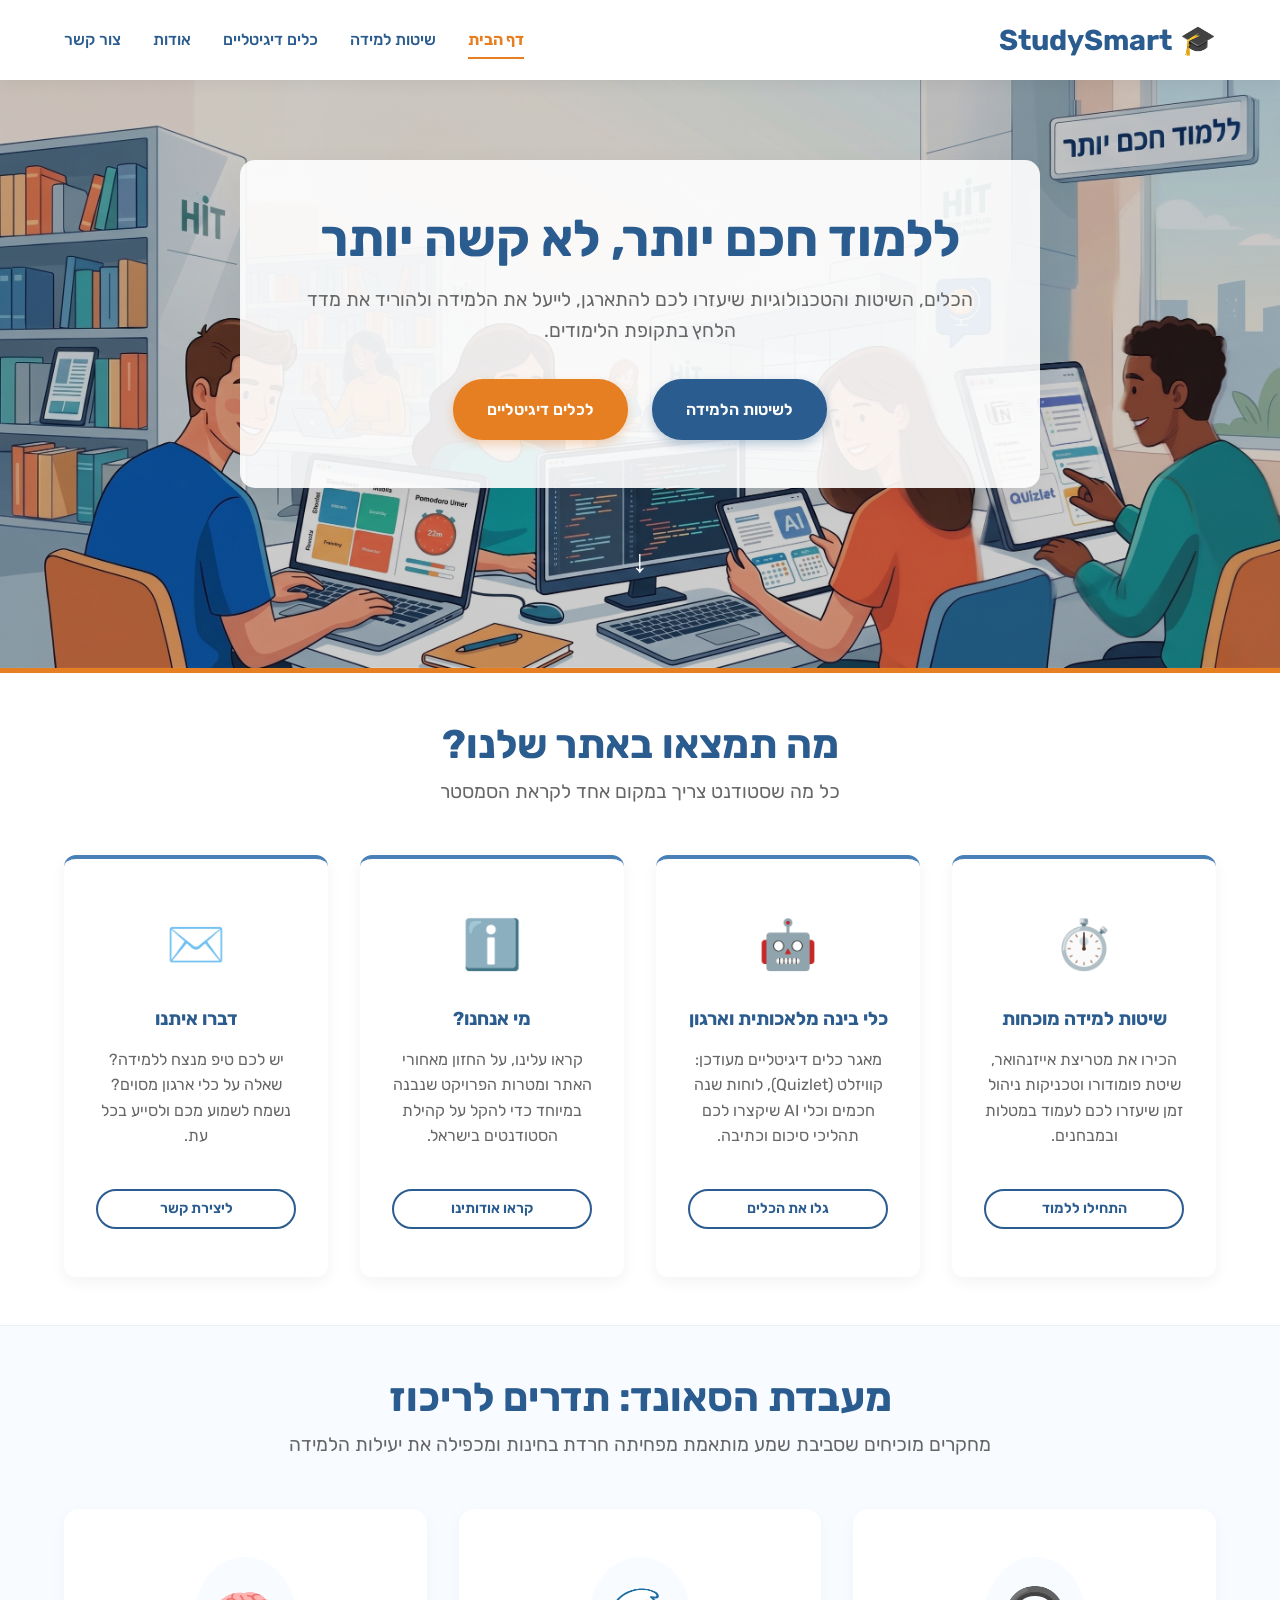
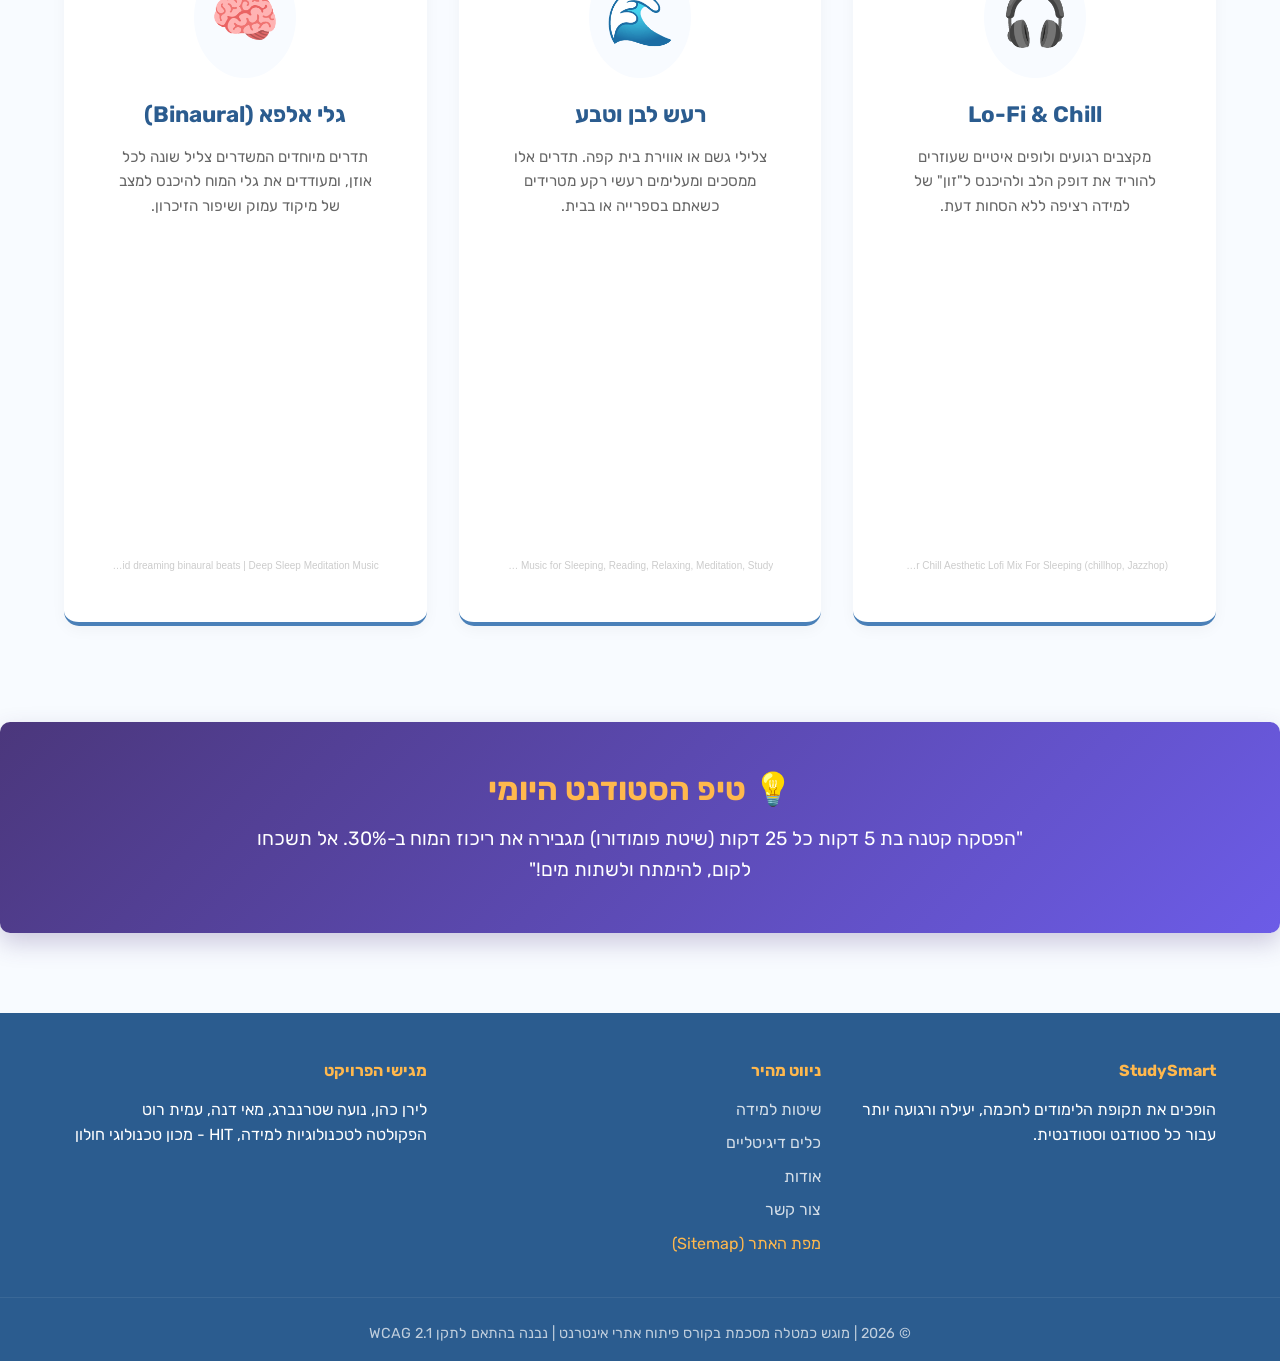
==== index.html @ d25eec4e "commit1 commit1" ====
﻿<!DOCTYPE html>
<html lang="he" dir="rtl">
<head>
    <meta charset="UTF-8">
    <meta name="viewport" content="width=device-width, initial-scale=1.0">
    <meta name="description" content="StudySmart - האתר המוביל לסטודנטים לניהול זמן יעיל, שיטות למידה וכלים דיגיטליים שיעזרו לכם להפחית לחץ בתקופת המבחנים.">
    <meta name="keywords" content="סטודנטים, למידה, ניהול זמן, פומודורו, כלי AI, הפחתת לחץ, מוזיקה לריכוז">

    <title>StudySmart | דף הבית</title>
    <link rel="icon" type="image/x-icon" href="img/favicon.ico">

    <link rel="preconnect" href="https://fonts.googleapis.com">
    <link rel="preconnect" href="https://fonts.gstatic.com" crossorigin>
    <link href="https://fonts.googleapis.com/css2?family=Rubik:wght@300;400;500;600;700&display=swap" rel="stylesheet">

    <link rel="stylesheet" href="styles/style.css">
</head>
<body>

<div class="custom-cursor" id="customCursor" aria-hidden="true"></div>

<a href="#main-content" class="skip-to-main">דלג לתוכן המרכזי</a>

<header class="header">
    <div class="container navbar">
        <h1 class="logo-container">
            <a href="index.html" class="logo" aria-label="חזרה לדף הבית של StudySmart">
                <span class="logo-icon" aria-hidden="true">🎓</span>
                <span>StudySmart</span>
            </a>
        </h1>

        <button class="hamburger" id="hamburger" aria-label="פתיחת תפריט ניווט" aria-expanded="false" aria-controls="navMenu">
            <span aria-hidden="true"></span>
            <span aria-hidden="true"></span>
            <span aria-hidden="true"></span>
        </button>

        <nav id="navMenu" aria-label="תפריט ניווט ראשי">
            <ul class="nav-menu">
                <li><a href="index.html" class="nav-link active" aria-current="page">דף הבית</a></li>
                <li><a href="methods.html" class="nav-link">שיטות למידה</a></li>
                <li><a href="tools.html" class="nav-link">כלים דיגיטליים</a></li>
                <li><a href="about.html" class="nav-link">אודות</a></li>
                <li><a href="contactUs.html" class="nav-link">צור קשר</a></li>
            </ul>
        </nav>
    </div>
</header>

<main id="main-content">

    <section class="hero" aria-labelledby="hero-heading">
        <div class="container hero-content">
            <h2 id="hero-heading" class="hero-title">ללמוד חכם יותר, לא קשה יותר</h2>
            <p class="hero-subtitle">הכלים, השיטות והטכנולוגיות שיעזרו לכם להתארגן, לייעל את הלמידה ולהוריד את מדד הלחץ בתקופת הלימודים.</p>
            <div class="hero-buttons">
                <a href="methods.html" class="btn btn-primary">לשיטות הלמידה</a>
                <a href="tools.html" class="btn btn-secondary">לכלים דיגיטליים</a>
            </div>
        </div>
        <a href="#explore-pages" class="scroll-indicator" aria-label="גלול למטה למידע נוסף">
            <span class="arrow-down" aria-hidden="true">↓</span>
        </a>
    </section>

    <section id="explore-pages" class="section section-light" aria-labelledby="explore-heading">
        <div class="container">
            <div class="section-header">
                <h2 id="explore-heading" class="section-title">מה תמצאו באתר שלנו?</h2>
                <p class="section-subtitle">כל מה שסטודנט צריך במקום אחד לקראת הסמסטר</p>
            </div>

            <div class="cards-grid">
                <article class="feature-card">
                    <div class="card-icon" aria-hidden="true">⏱️</div>
                    <h3>שיטות למידה מוכחות</h3>
                    <p>הכירו את מטריצת אייזנהואר, שיטת פומודורו וטכניקות ניהול זמן שיעזרו לכם לעמוד במטלות ובמבחנים.</p>
                    <a href="methods.html" class="btn btn-small btn-outline" aria-label="קראו עוד על שיטות למידה">התחילו ללמוד</a>
                </article>

                <article class="feature-card">
                    <div class="card-icon" aria-hidden="true">🤖</div>
                    <h3>כלי בינה מלאכותית וארגון</h3>
                    <p>מאגר כלים דיגיטליים מעודכן: קוויזלט (Quizlet), לוחות שנה חכמים וכלי AI שיקצרו לכם תהליכי סיכום וכתיבה.</p>
                    <a href="tools.html" class="btn btn-small btn-outline" aria-label="קראו עוד על כלים דיגיטליים">גלו את הכלים</a>
                </article>

                <article class="feature-card">
                    <div class="card-icon" aria-hidden="true">ℹ️</div>
                    <h3>מי אנחנו?</h3>
                    <p>קראו עלינו, על החזון מאחורי האתר ומטרות הפרויקט שנבנה במיוחד כדי להקל על קהילת הסטודנטים בישראל.</p>
                    <a href="about.html" class="btn btn-small btn-outline" aria-label="קראו אודות הפרויקט">קראו אודותינו</a>
                </article>

                <article class="feature-card">
                    <div class="card-icon" aria-hidden="true">✉️</div>
                    <h3>דברו איתנו</h3>
                    <p>יש לכם טיפ מנצח ללמידה? שאלה על כלי ארגון מסוים? נשמח לשמוע מכם ולסייע בכל עת.</p>
                    <a href="contactUs.html" class="btn btn-small btn-outline" aria-label="עברו לעמוד צור קשר">ליצירת קשר</a>
                </article>
            </div>
        </div>
    </section>

    <section id="focus-sounds" class="section section-sounds" aria-labelledby="sounds-heading">
        <div class="container">
            <div class="section-header">
                <h2 id="sounds-heading" class="section-title">מעבדת הסאונד: תדרים לריכוז</h2>
                <p class="section-subtitle">מחקרים מוכיחים שסביבת שמע מותאמת מפחיתה חרדת בחינות ומכפילה את יעילות הלמידה</p>
            </div>

            <div class="sounds-grid">
                <article class="sound-card">
                    <div class="sound-icon" aria-hidden="true">🎧</div>
                    <div class="sound-content">
                        <h3>Lo-Fi & Chill</h3>
                        <p>מקצבים רגועים ולופים איטיים שעוזרים להוריד את דופק הלב ולהיכנס ל"זון" של למידה רציפה ללא הסחות דעת.</p>
                        <iframe width="100%" height="300" scrolling="no" frameborder="no" allow="autoplay; encrypted-media" src="https://w.soundcloud.com/player/?url=https%3A//api.soundcloud.com/tracks/soundcloud%253Atracks%253A896099386&color=%23ff5500&auto_play=false&hide_related=false&show_comments=true&show_user=true&show_reposts=false&show_teaser=true&visual=true"></iframe><div style="font-size: 10px; color: #cccccc;line-break: anywhere;word-break: normal;overflow: hidden;white-space: nowrap;text-overflow: ellipsis; font-family: Interstate,Lucida Grande,Lucida Sans Unicode,Lucida Sans,Garuda,Verdana,Tahoma,sans-serif;font-weight: 100;"><a href="https://soundcloud.com/lofi_and_chill" title="lofi and chill" target="_blank" style="color: #cccccc; text-decoration: none;">lofi and chill</a> · <a href="https://soundcloud.com/lofi_and_chill/1-hour-chill-aesthetic-lofi-mix-for-sleeping-chillhop-jazzhop" title="1 Hour Chill Aesthetic Lofi Mix For Sleeping (chillhop, Jazzhop)" target="_blank" style="color: #cccccc; text-decoration: none;">1 Hour Chill Aesthetic Lofi Mix For Sleeping (chillhop, Jazzhop)</a></div>
                    </div>
                </article>

                <article class="sound-card">
                    <div class="sound-icon" aria-hidden="true">🌊</div>
                    <div class="sound-content">
                        <h3>רעש לבן וטבע</h3>
                        <p>צלילי גשם או אווירת בית קפה. תדרים אלו ממסכים ומעלימים רעשי רקע מטרידים כשאתם בספרייה או בבית.</p>
                        <iframe width="100%" height="300" scrolling="no" frameborder="no" allow="autoplay; encrypted-media" src="https://w.soundcloud.com/player/?url=https%3A//api.soundcloud.com/tracks/soundcloud%253Atracks%253A996771430&color=%23ff5500&auto_play=false&hide_related=false&show_comments=true&show_user=true&show_reposts=false&show_teaser=true&visual=true"></iframe><div style="font-size: 10px; color: #cccccc;line-break: anywhere;word-break: normal;overflow: hidden;white-space: nowrap;text-overflow: ellipsis; font-family: Interstate,Lucida Grande,Lucida Sans Unicode,Lucida Sans,Garuda,Verdana,Tahoma,sans-serif;font-weight: 100;"><a href="https://soundcloud.com/ambiencemood" title="Ambience Mood" target="_blank" style="color: #cccccc; text-decoration: none;">Ambience Mood</a> · <a href="https://soundcloud.com/ambiencemood/1-hour-rain-with-sweet-jazz-music-for-sleeping-reading-relaxing-meditation-study" title="1 Hour Rain with Sweet Jazz Music for Sleeping, Reading, Relaxing, Meditation, Study" target="_blank" style="color: #cccccc; text-decoration: none;">1 Hour Rain with Sweet Jazz Music for Sleeping, Reading, Relaxing, Meditation, Study</a></div>
                    </div>
                </article>

                <article class="sound-card">
                    <div class="sound-icon" aria-hidden="true">🧠</div>
                    <div class="sound-content">
                        <h3>גלי אלפא (Binaural)</h3>
                        <p>תדרים מיוחדים המשדרים צליל שונה לכל אוזן, ומעודדים את גלי המוח להיכנס למצב של מיקוד עמוק ושיפור הזיכרון.</p>
                        <iframe width="100%" height="300" scrolling="no" frameborder="no" allow="autoplay; encrypted-media" src="https://w.soundcloud.com/player/?url=https%3A//api.soundcloud.com/tracks/soundcloud%253Atracks%253A208291969&color=%23ff5500&auto_play=false&hide_related=false&show_comments=true&show_user=true&show_reposts=false&show_teaser=true&visual=true"></iframe><div style="font-size: 10px; color: #cccccc;line-break: anywhere;word-break: normal;overflow: hidden;white-space: nowrap;text-overflow: ellipsis; font-family: Interstate,Lucida Grande,Lucida Sans Unicode,Lucida Sans,Garuda,Verdana,Tahoma,sans-serif;font-weight: 100;"><a href="https://soundcloud.com/spiritualmoment" title="Spiritual Moment" target="_blank" style="color: #cccccc; text-decoration: none;">Spiritual Moment</a> · <a href="https://soundcloud.com/spiritualmoment/astral-projection-music-lucid-dreaming-binaural-beats-deep-sleep-meditation-music" title="ASTRAL PROJECTION MUSIC: lucid dreaming binaural beats | Deep Sleep Meditation Music" target="_blank" style="color: #cccccc; text-decoration: none;">ASTRAL PROJECTION MUSIC: lucid dreaming binaural beats | Deep Sleep Meditation Music</a></div>
                    </div>
                </article>
            </div>
        </div>
    </section>

    <aside class="tip-of-the-day" aria-labelledby="aside-heading">
        <div class="container text-center">
            <h2 id="aside-heading">💡 טיפ הסטודנט היומי</h2>
            <p class="aside-text">"הפסקה קטנה בת 5 דקות כל 25 דקות (שיטת פומודורו) מגבירה את ריכוז המוח ב-30%. אל תשכחו לקום, להימתח ולשתות מים!"</p>
        </div>
    </aside>

</main>

<footer class="footer">
    <div class="container footer-content">
        <div class="footer-section">
            <h4>StudySmart</h4>
            <p>הופכים את תקופת הלימודים לחכמה, יעילה ורגועה יותר עבור כל סטודנט וסטודנטית.</p>
        </div>

        <div class="footer-section">
            <h4>ניווט מהיר</h4>
            <ul class="footer-links">
                <li><a href="methods.html">שיטות למידה</a></li>
                <li><a href="tools.html">כלים דיגיטליים</a></li>
                <li><a href="about.html">אודות</a></li>
                <li><a href="contactUs.html">צור קשר</a></li>
                <li><a href="sitemap.html" class="highlight-link">מפת האתר (Sitemap)</a></li>
            </ul>
        </div>

        <div class="footer-section">
            <h4>מגישי הפרויקט</h4>
            <p>לירן כהן, נועה שטרנברג, מאי דנה, עמית רוט</p>
            <p>הפקולטה לטכנולוגיות למידה, HIT - מכון טכנולוגי חולון</p>
        </div>
    </div>

    <div class="footer-bottom text-center">
        <p>&copy; 2026 | מוגש כמטלה מסכמת בקורס פיתוח אתרי אינטרנט | נבנה בהתאם לתקן WCAG 2.1</p>
    </div>
</footer>

<script src="jScripts/script.js"></script>

</body>
</html>
---- styles/style.css ----
﻿/* ==========================================================================
   1. משתנים גלובליים והגדרות בסיס (Variables & Reset)
   ========================================================================== */
:root {
    --primary-color: #2b5c8f;
    --primary-light: #4a80b8;
    --secondary-color: #e67e22;
    --background-light: #f8fbff;
    --text-main: #333333;
    --text-muted: #666666;
    --white: #ffffff;
    --focus-color: #ffb84d;
    --tip-gradient: linear-gradient(135deg, #4b377c 0%, #6c5ce7 100%);
    --spacing-xs: 0.5rem;
    --spacing-sm: 1rem;
    --spacing-md: 1.5rem;
    --spacing-lg: 2rem;
    --spacing-xl: 3rem;
    --transition-fast: 0.2s ease;
    --transition-smooth: 0.4s ease-in-out;
}

* {
    margin: 0;
    padding: 0;
    box-sizing: border-box;
}

body {
    font-family: 'Rubik', sans-serif;
    background-color: var(--background-light);
    color: var(--text-main);
    line-height: 1.6;
    overflow-x: hidden;
    cursor: default;
}

h1, h2, h3, h4 {
    font-weight: 700;
    line-height: 1.2;
    color: var(--primary-color);
}

a {
    text-decoration: none;
    color: var(--primary-color);
    transition: color var(--transition-fast);
}

a:hover {
    color: var(--secondary-color);
}

.text-center {
    text-align: center;
}

/* ==========================================================================
   2. נגישות ועזרי תצוגה (Accessibility & Utilities)
   ========================================================================== */
.skip-to-main {
    position: absolute;
    top: 0;
    left: 0;
    background-color: var(--primary-color);
    color: var(--white);
    padding: var(--spacing-sm) var(--spacing-lg);
    z-index: 9999;
    opacity: 0;
    pointer-events: none;
    text-decoration: none;
    font-weight: 600;
}

.skip-to-main:focus {
    opacity: 1;
    pointer-events: auto;
}

a:focus, button:focus, input:focus, textarea:focus {
    outline: 3px solid var(--focus-color);
    outline-offset: 4px;
}

.visual-hidden {
    position: absolute;
    width: 1px;
    height: 1px;
    padding: 0;
    margin: 0;
    overflow: hidden;
    clip: rect(0, 0, 0, 0);
    border: 0;
}

/* ==========================================================================
   3. מבנה גלובלי (Layout, Header & Footer)
   ========================================================================== */
.container {
    max-width: 1200px;
    margin: 0 auto;
    padding: 0 var(--spacing-md);
    width: 100%;
}

main > section {
    padding: var(--spacing-xl) 0;
}

.section-light {
    background-color: var(--white);
}

.section-header {
    text-align: center;
    margin-bottom: var(--spacing-xl);
}

.section-title {
    font-size: 2.5rem;
    margin-bottom: var(--spacing-xs);
}

.section-subtitle {
    font-size: 1.2rem;
    color: var(--text-muted);
}

/* --- Header & Navbar --- */
.header {
    background-color: var(--white);
    box-shadow: 0 4px 15px rgba(0, 0, 0, 0.05);
    position: sticky;
    top: 0;
    z-index: 1000;
}

.navbar {
    display: flex;
    justify-content: space-between;
    align-items: center;
    height: 80px;
}

.logo-container {
    font-size: 1.8rem;
    margin: 0;
}

.logo {
    display: flex;
    align-items: center;
    gap: var(--spacing-xs);
    font-weight: 700;
}

.nav-menu {
    display: flex;
    list-style: none;
    gap: var(--spacing-lg);
}

.nav-link[aria-current="page"] {
    color: var(--secondary-color);
    font-weight: 700;
    border-bottom: 2px solid var(--secondary-color);
}

.nav-link {
    font-weight: 500;
    padding: var(--spacing-xs) 0;
}

.hamburger {
    display: none;
    background: none;
    border: none;
    cursor: pointer;
    flex-direction: column;
    gap: 5px;
    padding: 5px;
}

.hamburger span {
    display: block;
    width: 25px;
    height: 3px;
    background-color: var(--primary-color);
    border-radius: 3px;
    transition: var(--transition-fast);
}

/* --- Footer --- */
.footer {
    background-color: var(--primary-color);
    color: var(--white);
    padding: var(--spacing-xl) 0 var(--spacing-sm);
}

.footer h4 {
    color: var(--focus-color);
    margin-bottom: var(--spacing-sm);
}

.footer-content {
    display: grid;
    grid-template-columns: repeat(auto-fit, minmax(200px, 1fr));
    gap: var(--spacing-lg);
    margin-bottom: var(--spacing-lg);
}

.footer-links {
    list-style: none;
}

.footer-links li {
    margin-bottom: var(--spacing-xs);
}

.footer-links a {
    color: var(--white);
    opacity: 0.8;
}

.footer-links a:hover, .footer-links .highlight-link {
    opacity: 1;
    color: var(--focus-color);
}

.footer-bottom {
    border-top: 1px solid rgba(255, 255, 255, 0.1);
    padding-top: var(--spacing-md);
    font-size: 0.9rem;
    opacity: 0.7;
}

/* ==========================================================================
   4. רכיבי UI קבועים (Components)
   ========================================================================== */
/* --- Buttons --- */
.btn {
    display: inline-block;
    padding: var(--spacing-sm) var(--spacing-lg);
    border-radius: 30px;
    font-weight: 600;
    text-align: center;
    cursor: pointer;
    transition: all var(--transition-fast);
    border: 2px solid transparent;
}

.btn-small {
    padding: 0.4rem 1.2rem;
    font-size: 0.9rem;
}

.btn-primary {
    background-color: var(--primary-color);
    color: var(--white);
    box-shadow: 0 4px 10px rgba(43, 92, 143, 0.3);
}

.btn-secondary {
    background-color: var(--secondary-color);
    color: var(--white);
    box-shadow: 0 4px 10px rgba(230, 126, 34, 0.3);
}

.btn-outline {
    background-color: transparent;
    color: var(--primary-color);
    border-color: var(--primary-color);
}

/* --- Breadcrumbs --- */
.breadcrumbs-container {
    background-color: rgba(0, 0, 0, 0.02);
    padding: var(--spacing-sm) 0;
    border-bottom: 1px solid var(--primary-light);
}

.breadcrumbs {
    list-style: none;
    display: flex;
    gap: var(--spacing-sm);
    font-size: 0.9rem;
}

.breadcrumbs li {
    display: flex;
    align-items: center;
}

.breadcrumbs li:not(:last-child)::after {
    content: '/';
    margin-right: var(--spacing-sm);
    color: var(--text-muted);
}

.breadcrumbs a {
    color: var(--text-muted);
}

.breadcrumbs a:hover {
    color: var(--primary-color);
}

.breadcrumbs li[aria-current="page"] {
    font-weight: 600;
    color: var(--primary-color);
}

/* --- Page Headers --- */
.page-header {
    padding: var(--spacing-xl) 0;
    background: linear-gradient(135deg, var(--primary-color) 0%, var(--primary-light) 100%);
}

.page-title {
    font-size: 3rem;
    color: var(--white);
    margin-bottom: var(--spacing-sm);
}

.page-subtitle {
    font-size: 1.2rem;
    color: rgba(255, 255, 255, 0.9);
}

/* --- Forms (Global styles derived from contact form) --- */
.form-group {
    display: flex;
    flex-direction: column;
    gap: var(--spacing-xs);
}

.form-group label {
    font-weight: 600;
    font-size: 0.95rem;
    color: var(--primary-color);
}

.required-star {
    color: #e74c3c;
    margin-right: 0.2rem;
}

.form-group input,
.form-group select,
.form-group textarea {
    font-family: 'Rubik', sans-serif;
    padding: var(--spacing-sm);
    border: 1px solid var(--primary-light);
    border-radius: 6px;
    font-size: 1rem;
    background-color: var(--background-light);
    color: var(--text-main);
    transition: border-color var(--transition-fast), box-shadow var(--transition-fast);
    width: 100%;
}

.form-group input:focus,
.form-group select:focus,
.form-group textarea:focus {
    border-color: var(--primary-color);
    box-shadow: 0 0 0 3px rgba(43, 92, 143, 0.15);
}

/* ==========================================================================
   5. סקשנים - עמוד הבית (Home Page Sections)
   ========================================================================== */
/* --- Hero --- */
.hero {
    text-align: center;
    padding: 80px 0;
    position: relative;
    border-bottom: 5px solid var(--secondary-color);

    background-image: linear-gradient(rgba(0, 0, 0, 0.2), rgba(0, 0, 0, 0.2)), url("../img/bg.png");
    background-repeat: no-repeat;
    background-position: center center;
    background-size: cover;
}

.hero-content {
    background-color: rgba(255, 255, 255, 0.9);
    padding: var(--spacing-xl);
    border-radius: 15px;
    box-shadow: 0 10px 30px rgba(0, 0, 0, 0.05);
    max-width: 800px;
    margin: 0 auto;
}

.hero-title {
    font-size: 3.2rem;
    margin-bottom: var(--spacing-sm);
}

.hero-subtitle {
    font-size: 1.2rem;
    margin-bottom: var(--spacing-lg);
    color: var(--text-muted);
}

.hero-buttons {
    display: flex;
    justify-content: center;
    gap: var(--spacing-md);
}

/* --- Feature Cards --- */
.cards-grid {
    display: grid;
    grid-template-columns: repeat(auto-fit, minmax(250px, 1fr));
    gap: var(--spacing-lg);
}

.feature-card {
    display: flex;
    flex-direction: column;
    background-color: var(--white);
    padding: var(--spacing-xl) var(--spacing-lg);
    border-radius: 12px;
    text-align: center;
    box-shadow: 0 5px 15px rgba(0, 0, 0, 0.05);
    border-top: 4px solid var(--primary-light);
    transition: transform var(--transition-smooth), box-shadow var(--transition-smooth);
}

.card-icon {
    font-size: 3rem;
    margin-bottom: var(--spacing-md);
}

.feature-card h3 {
    margin-bottom: var(--spacing-sm);
}

.feature-card p {
    flex-grow: 1;
    color: var(--text-muted);
    margin-bottom: 2.5rem;
}

/* --- Sound Lab --- */
.section-sounds {
    background-color: var(--background-light);
    border-top: 1px solid rgba(0, 0, 0, 0.05);
}

.sounds-grid {
    display: grid;
    grid-template-columns: repeat(auto-fit, minmax(280px, 1fr));
    gap: var(--spacing-lg);
}

.sound-card {
    background-color: var(--white);
    padding: var(--spacing-xl);
    border-radius: 15px;
    text-align: center;
    box-shadow: 0 4px 15px rgba(0, 0, 0, 0.04);
    transition: transform var(--transition-fast), box-shadow var(--transition-fast);
    border-bottom: 4px solid var(--primary-light);
}

.sound-icon {
    font-size: 3.5rem;
    margin-bottom: var(--spacing-md);
    display: inline-block;
    padding: var(--spacing-sm);
    background-color: var(--background-light);
    border-radius: 50%;
}

.sound-content h3 {
    margin-bottom: var(--spacing-sm);
    font-size: 1.4rem;
}

.sound-content p {
    color: var(--text-muted);
    margin-bottom: var(--spacing-lg);
    font-size: 0.95rem;
}

/* --- Tip of the Day (Aside) --- */
.tip-of-the-day {
    background: var(--tip-gradient);
    color: var(--white);
    padding: var(--spacing-xl) 0;
    border-radius: 10px;
    margin-top: var(--spacing-xl);
    margin-bottom: 80px;
    box-shadow: 0 10px 25px rgba(75, 55, 124, 0.25);
}

.tip-of-the-day h2 {
    color: var(--focus-color);
    font-size: 2rem;
    margin-bottom: var(--spacing-sm);
}

.aside-text {
    font-size: 1.2rem;
    max-width: 800px;
    margin: 0 auto;
    font-weight: 400;
}

/* ==========================================================================
   6. עמודים פנימיים (Internal Pages)
   ========================================================================== */

/* --- 6.1 שיטות: מטריצת אייזנהואר --- */
.eisenhower-grid {
    display: grid;
    grid-template-columns: 1fr 1fr;
    gap: var(--spacing-md);
    max-width: 900px;
    margin: 0 auto;
}

.matrix-box {
    background-color: var(--white);
    padding: var(--spacing-lg);
    border-radius: 12px;
    box-shadow: 0 4px 15px rgba(0, 0, 0, 0.05);
    border-right: 5px solid transparent;
    transition: transform var(--transition-fast), box-shadow var(--transition-fast);
}

.matrix-box h3 {
    margin-bottom: var(--spacing-xs);
    font-size: 1.3rem;
}

.matrix-tag {
    display: inline-block;
    padding: 0.2rem 0.6rem;
    border-radius: 4px;
    font-size: 0.8rem;
    font-weight: 700;
    margin-bottom: var(--spacing-md);
    color: var(--white);
}

.box-do { border-right-color: #e74c3c; }
.box-do .matrix-tag { background-color: #e74c3c; }
.box-do h3 { color: #e74c3c; }

.box-schedule { border-right-color: #3498db; }
.box-schedule .matrix-tag { background-color: #3498db; }
.box-schedule h3 { color: #3498db; }

.box-delegate { border-right-color: #f39c12; }
.box-delegate .matrix-tag { background-color: #f39c12; }
.box-delegate h3 { color: #f39c12; }

.box-drop { border-right-color: #9b59b6; }
.box-drop .matrix-tag { background-color: #9b59b6; }
.box-drop h3 { color: #9b59b6; }

.eisenhower-grid-wrapper {
    display: grid;
    grid-template-columns: 1fr 350px;
    gap: 40px;
    align-items: start;
    margin-top: var(--spacing-xl);
}

/* עיצוב הקנבס והפתקים */
.practice-canvas-area {
    background-color: #fcfcfc;
    border: 2px dashed var(--primary-light);
    border-radius: 15px;
    padding: 25px;
    box-shadow: inset 0 0 15px rgba(0,0,0,0.02);
}

.task-input-group {
    display: flex;
    gap: 10px;
    margin: 20px 0;
}

.notes-pool {
    min-height: 300px;
    display: flex;
    flex-wrap: wrap;
    gap: 15px;
    padding: 10px;
    background-color: rgba(0,0,0,0.02);
    border-radius: 8px;
}

.sticky-note {
    background-color: #fff4bd;
    color: #333;
    padding: 15px;
    width: 130px;
    min-height: 80px;
    box-shadow: 3px 3px 10px rgba(0,0,0,0.1);
    border-radius: 2px;
    cursor: grab;
    font-weight: 500;
    font-size: 0.9rem;
    text-align: center;
    display: flex;
    align-items: center;
    justify-content: center;
    border-bottom: 2px solid #e1d48c;
}

/* מצב גרירה מעל רבע */
.matrix-box.drag-over {
    background-color: rgba(43, 92, 143, 0.1);
    border-style: dashed;
}

/* --- 6.2 שיטות: פומודורו --- */
.steps-list {
    margin-top: var(--spacing-md);
    padding-right: var(--spacing-lg);
}

.steps-list li {
    margin-bottom: var(--spacing-sm);
    padding-right: var(--spacing-xs);
}

.pomodoro-interactive-widget {
    display: flex;
    flex-direction: column;
    align-items: center;
    justify-content: center;
    margin: var(--spacing-lg) 0;
}

.timer-wrapper {
    position: relative;
    width: 200px;
    height: 200px;
}

/* סיבוב ה-SVG כדי שהפס האדום יתחיל בדיוק מלמעלה (12 בשעון) */
.progress-ring {
    transform: rotate(270deg);
}

.progress-ring-active {
    stroke-dasharray: 553; /* היקף המעגל */
    stroke-dashoffset: 0;
    transition: stroke-dashoffset 1s linear;
    stroke-linecap: round;
}

/* מרכוז הטקסט בתוך העיגול בצורה נקייה */
.timer-display {
    position: absolute;
    top: 0;
    left: 0;
    width: 100%;
    height: 100%;
    display: flex;
    align-items: center;
    justify-content: center;
    font-size: 3.5rem;
    font-weight: 700;
    color: var(--primary-color);
    font-family: 'Rubik', sans-serif;
}

.timer-controls {
    margin-top: var(--spacing-md);
    display: flex;
    gap: var(--spacing-sm);
}

/* פריסת שתי כרטיסיות לפומודורו */
.pomodoro-split-layout {
    display: grid;
    grid-template-columns: 1.5fr 1fr; /* נותן קצת יותר מקום לטקסט מאשר לטיימר */
    gap: 30px;
    align-items: stretch; /* דואג ששתי הכרטיסיות יהיו באותו גובה */
    margin-top: var(--spacing-lg);
}

/* עיצוב משותף לשתי הכרטיסיות */
.pomodoro-info-card,
.pomodoro-timer-card {
    background-color: var(--white);
    border-radius: 15px;
    padding: 40px;
    box-shadow: 0 5px 20px rgba(0, 0, 0, 0.05);
    border: 1px solid rgba(0, 0, 0, 0.02);
}

/* מירכוז התוכן בתוך כרטיסיית הטיימר */
.pomodoro-timer-card {
    display: flex;
    flex-direction: column;
    align-items: center;
    text-align: center;
    justify-content: center;
}

/* --- 6.3 כלים דיגיטליים --- */
.tools-layout {
    display: grid;
    grid-template-columns: repeat(auto-fit, minmax(300px, 1fr));
    gap: var(--spacing-lg);
    max-width: 1000px;
    margin: 0 auto;
}

.tool-item-card {
    display: flex;
    flex-direction: column;
    background-color: var(--white);
    padding: var(--spacing-lg);
    border-radius: 12px;
    box-shadow: 0 4px 12px rgba(0, 0, 0, 0.03);
    border: 1px solid rgba(43, 92, 143, 0.1);
    transition: transform var(--transition-fast), box-shadow var(--transition-fast);
}

.tool-badge {
    align-self: flex-start;
    background-color: rgba(230, 126, 34, 0.12);
    color: var(--secondary-color);
    padding: 0.2rem 0.8rem;
    border-radius: 4px;
    font-size: 0.8rem;
    font-weight: 600;
    margin-bottom: var(--spacing-sm);
}

.tool-item-card h3 {
    font-size: 1.4rem;
    margin-bottom: var(--spacing-xs);
    color: var(--primary-color);
}

.tool-item-card p {
    color: var(--text-muted);
    font-size: 0.95rem;
    margin-bottom: var(--spacing-lg);
    flex-grow: 1;
}

.tool-item-card .btn {
    align-self: flex-start;
}

.quizlet-banner-box {
    display: flex;
    align-items: center;
    background: linear-gradient(135deg, #edf4fc 0%, #dbe9f9 100%);
    padding: var(--spacing-xl);
    border-radius: 15px;
    gap: var(--spacing-xl);
    box-shadow: 0 5px 15px rgba(0, 0, 0, 0.03);
}

.tool-logo {
    width: 100px;
    max-height: 100%;
    object-fit: contain;
    filter: drop-shadow(0 2px 4px rgba(0,0,0,0.05));
}

.quizlet-main-logo {
    width: 100px;
    height: auto;
    filter: drop-shadow(0 4px 8px rgba(0,0,0,0.1));
}

.quizlet-info {
    flex: 2;
}

.quizlet-info h2 {
    font-size: 2rem;
    margin-bottom: var(--spacing-sm);
    color: var(--primary-color);
}

.quizlet-info p {
    color: var(--text-main);
    margin-bottom: var(--spacing-lg);
    font-size: 1.05rem;
}

.quizlet-visual-container {
    flex: 1;
    font-size: 5rem;
    text-align: center;
    line-height: 1;
}

/* --- 6.4 עמוד אודות --- */
.about-story-block {
    max-width: 850px;
    margin: 0 auto;
    background-color: var(--white);
    padding: var(--spacing-xl);
    border-radius: 12px;
    box-shadow: 0 4px 15px rgba(0, 0, 0, 0.03);
    border-left: 5px solid var(--primary-color);
}

.story-content p {
    font-size: 1.1rem;
    color: var(--text-main);
    margin-bottom: var(--spacing-md);
    text-align: justify;
}

.story-content strong {
    color: var(--primary-color);
}

.section-team {
    background-color: var(--background-light);
    border-top: 1px solid rgba(0, 0, 0, 0.05);
}

.team-grid {
    display: grid;
    grid-template-columns: repeat(auto-fit, minmax(220px, 1fr));
    gap: var(--spacing-lg);
    max-width: 1100px;
    margin: 0 auto var(--spacing-xl);
}

.team-card {
    background-color: var(--white);
    padding: var(--spacing-xl) var(--spacing-md);
    border-radius: 12px;
    text-align: center;
    box-shadow: 0 4px 12px rgba(0, 0, 0, 0.03);
    border-top: 3px solid var(--primary-light);
    transition: transform var(--transition-fast), box-shadow var(--transition-fast);
}

.team-avatar {
    font-size: 3rem;
    margin-bottom: var(--spacing-sm);
    line-height: 1;
}

.team-card h3 {
    font-size: 1.3rem;
    color: var(--primary-color);
    margin-bottom: 0.2rem;
}

.team-role {
    font-size: 0.9rem;
    font-weight: 600;
    color: var(--secondary-color);
    margin-bottom: var(--spacing-sm);
}

.team-bio {
    font-size: 0.9rem;
    color: var(--text-muted);
    line-height: 1.5;
}

.academic-context {
    max-width: 600px;
    margin: var(--spacing-xl) auto 0;
    padding-top: var(--spacing-lg);
    border-top: 1px solid rgba(0, 0, 0, 0.08);
    color: var(--text-muted);
    font-size: 1rem;
}

.academic-context strong {
    color: var(--text-main);
}

/* --- 6.5 צור קשר --- */
.contact-wrapper {
    display: grid;
    grid-template-columns: 2fr 1fr;
    gap: var(--spacing-xl);
    max-width: 1100px;
    margin: 0 auto;
}

.contact-form-container {
    background-color: var(--white);
    padding: var(--spacing-xl);
    border-radius: 12px;
    box-shadow: 0 4px 15px rgba(0, 0, 0, 0.03);
}

.contact-form {
    display: flex;
    flex-direction: column;
    gap: var(--spacing-md);
}

.btn-submit {
    align-self: flex-start;
    padding: var(--spacing-sm) var(--spacing-xl);
    font-size: 1.05rem;
}

.contact-info-container {
    display: flex;
    flex-direction: column;
    gap: var(--spacing-lg);
}

.info-card {
    background-color: var(--white);
    padding: var(--spacing-lg);
    border-radius: 12px;
    box-shadow: 0 4px 15px rgba(0, 0, 0, 0.03);
    border-right: 4px solid var(--secondary-color);
}

.info-card h3 {
    font-size: 1.25rem;
    margin-bottom: var(--spacing-sm);
    color: var(--primary-color);
}

.info-details {
    color: var(--text-muted);
    font-size: 0.95rem;
    margin-bottom: var(--spacing-md);
}

.info-list,
.team-names-list {
    list-style: none;
    display: flex;
    flex-direction: column;
    gap: var(--spacing-xs);
    font-size: 0.95rem;
}

.info-list li strong {
    color: var(--primary-color);
}

.team-names-list li {
    position: relative;
    padding-right: var(--spacing-sm);
}

.team-names-list li::before {
    content: "•";
    color: var(--secondary-color);
    position: absolute;
    right: 0;
    font-weight: bold;
}

/* --- 6.6 מפת האתר --- */
.sitemap-container {
    max-width: 800px;
    margin: 0 auto;
    background-color: var(--white);
    padding: var(--spacing-xl);
    border-radius: 12px;
    box-shadow: 0 4px 15px rgba(0, 0, 0, 0.03);
}

.sitemap-list,
.sitemap-sublist,
.sitemap-sublist-inner {
    list-style: none;
}

.sitemap-sublist {
    padding-right: var(--spacing-lg);
    margin-top: var(--spacing-md);
    border-right: 2px solid var(--primary-light);
}

.sitemap-sublist-inner {
    padding-right: var(--spacing-lg);
    margin-top: var(--spacing-xs);
    border-right: 2px dashed rgba(43, 92, 143, 0.3);
    margin-bottom: var(--spacing-md);
}

.sitemap-list li {
    margin-bottom: var(--spacing-sm);
    position: relative;
}

.sitemap-link,
.sitemap-link-minor {
    display: inline-block;
    padding: var(--spacing-xs) var(--spacing-sm);
    border-radius: 6px;
    transition: background-color var(--transition-fast), color var(--transition-fast);
}

.sitemap-main {
    font-size: 1.4rem;
    font-weight: 700;
    color: var(--primary-color);
    background-color: rgba(43, 92, 143, 0.1);
}

.sitemap-link {
    font-size: 1.1rem;
    font-weight: 600;
}

.sitemap-link-minor {
    font-size: 0.95rem;
    color: var(--text-muted);
}

.sitemap-current {
    color: var(--secondary-color);
    pointer-events: none;
}

/* ==========================================================================
   7. אפקטים ואנימציות (Effects & Animations)
   ========================================================================== */

/* --- Custom Cursor --- */
.custom-cursor {
    width: 20px;
    height: 20px;
    background-color: rgba(230, 126, 34, 0.3);
    border: 2px solid var(--secondary-color);
    border-radius: 50%;
    position: fixed;
    top: 0;
    left: 0;
    pointer-events: none;
    z-index: 10000;
    transform: translate(0, 0);
    display: none;
}

.custom-cursor.hover {
    transform: scale(1.6);
    background-color: rgba(43, 92, 143, 0.2);
    border-color: var(--primary-color);
}

/* --- Scroll Indicator Animation --- */
.scroll-indicator {
    display: block;
    margin: var(--spacing-xl) auto 0;
    font-size: 2rem;
    color: var(--white);
    animation: bounce 2s infinite;
}

@keyframes bounce {
    0%, 20%, 50%, 80%, 100% { transform: translateY(0); }
    40% { transform: translateY(10px); }
    60% { transform: translateY(5px); }
}

/* --- Button Hover Effects --- */
.btn:hover {
    transform: scale(1.05);
}

.btn-primary:hover, .btn-secondary:hover {
    box-shadow: 0 8px 15px rgba(0, 0, 0, 0.15);
    color: var(--white);
}

.btn-outline:hover {
    background-color: var(--primary-color);
    color: var(--white);
}

/* --- Cards Hover Effects --- */
.feature-card:hover {
    transform: scale(1.03);
    box-shadow: 0 15px 30px rgba(0, 0, 0, 0.1);
}

.sound-card:hover {
    transform: scale(1.04);
    box-shadow: 0 12px 25px rgba(0, 0, 0, 0.08);
    border-bottom-color: var(--secondary-color);
}

.matrix-box:hover {
    transform: scale(1.02);
    box-shadow: 0 8px 20px rgba(0, 0, 0, 0.1);
}

.tool-item-card:hover {
    transform: scale(1.02);
    box-shadow: 0 10px 20px rgba(0, 0, 0, 0.08);
}

.team-card:hover {
    transform: scale(1.03);
    box-shadow: 0 10px 20px rgba(0, 0, 0, 0.08);
    border-top-color: var(--secondary-color);
}

/* --- Sitemap Link Hover Effects --- */
.sitemap-link:hover,
.sitemap-link-minor:hover {
    background-color: var(--primary-light);
    color: var(--white);
}

/* ==========================================================================
   8. רספונסיביות (Media Queries)
   ========================================================================== */

/* --- טאבלטים ומסכים בינוניים (max-width: 992px) --- */
@media screen and (max-width: 992px) {
    /* כותרות ראשיות ופתיח */
    .hero-title, .page-title {
        font-size: 2.8rem;
    }

    .section-title {
        font-size: 2.2rem;
    }

    .hero-content {
        padding: var(--spacing-lg);
    }

    /* עמוד שיטות למידה - פומודורו ומטריצת אייזנהואר */
    .eisenhower-grid {
        grid-template-columns: 1fr;
    }

    .eisenhower-grid-wrapper {
        grid-template-columns: 1fr;
    }

    .pomodoro-split-layout {
        grid-template-columns: 1fr;
    }

    .steps-list {
        padding-right: 0;
        text-align: right;
        display: inline-block;
        margin-top: var(--spacing-lg);
    }

    /* עמוד כלים דיגיטליים - באנר קוויזלט */
    .quizlet-banner-box {
        flex-direction: column;
        text-align: center;
    }

    .quizlet-info .btn {
        margin: 0 auto;
    }

    /* עמוד צור קשר */
    .contact-wrapper {
        grid-template-columns: 1fr;
        gap: var(--spacing-xl);
    }

    .btn-submit {
        width: 100%;
    }

    /* עמוד אודות - רשת חברי הצוות */
    .team-grid {
        grid-template-columns: repeat(2, 1fr);
    }

    .about-story-block {
        padding: var(--spacing-lg);
    }

    /* פוטר */
    .footer-content {
        grid-template-columns: repeat(2, 1fr);
    }
}

/* --- מובייל ומסכים קטנים (max-width: 768px) --- */
@media screen and (max-width: 768px) {
    /* תפריט ניווט ותיקון תפריט המבורגר */
    .hamburger {
        display: flex;
    }

    .nav-menu {
        display: none;
        flex-direction: column;
        position: absolute;
        top: 80px;
        left: 0;
        width: 100%;
        background-color: var(--white);
        box-shadow: 0 10px 15px rgba(0, 0, 0, 0.1);
        padding: var(--spacing-md) 0;
    }

    #navMenu.active .nav-menu {
        display: flex;
    }

    /* אזור הפתיח (Hero) */
    .hero {
        padding: 40px 0;
        min-height: 80vh;
        display: flex;
        align-items: center;
    }

    .hero-content {
        width: 90%;
        padding: var(--spacing-lg);
        margin: 0 auto;
    }

    .hero-title {
        font-size: 2.2rem;
    }

    .hero-buttons {
        flex-direction: column;
        width: 100%;
    }

    .hero-buttons .btn {
        width: 100%;
        margin-bottom: 10px;
    }

    /* ביטול עכבר מותאם במסכי מגע */
    .custom-cursor {
        display: none !important;
    }

    body {
        cursor: auto;
    }

    /* שיטות - פומודורו טיימר */
    .timer-controls {
        flex-direction: column;
        width: 100%;
        max-width: 200px;
    }

    /* כלים דיגיטליים - Quizlet */
    .quizlet-banner-box {
        flex-direction: column;
        text-align: center;
        padding: var(--spacing-lg);
    }

    .quizlet-info .btn {
        display: block;
        width: 100%;
    }

    /* אודות */
    .about-story-block {
        padding: var(--spacing-lg);
    }

    .team-grid {
        grid-template-columns: 1fr;
        max-width: 320px;
    }
}
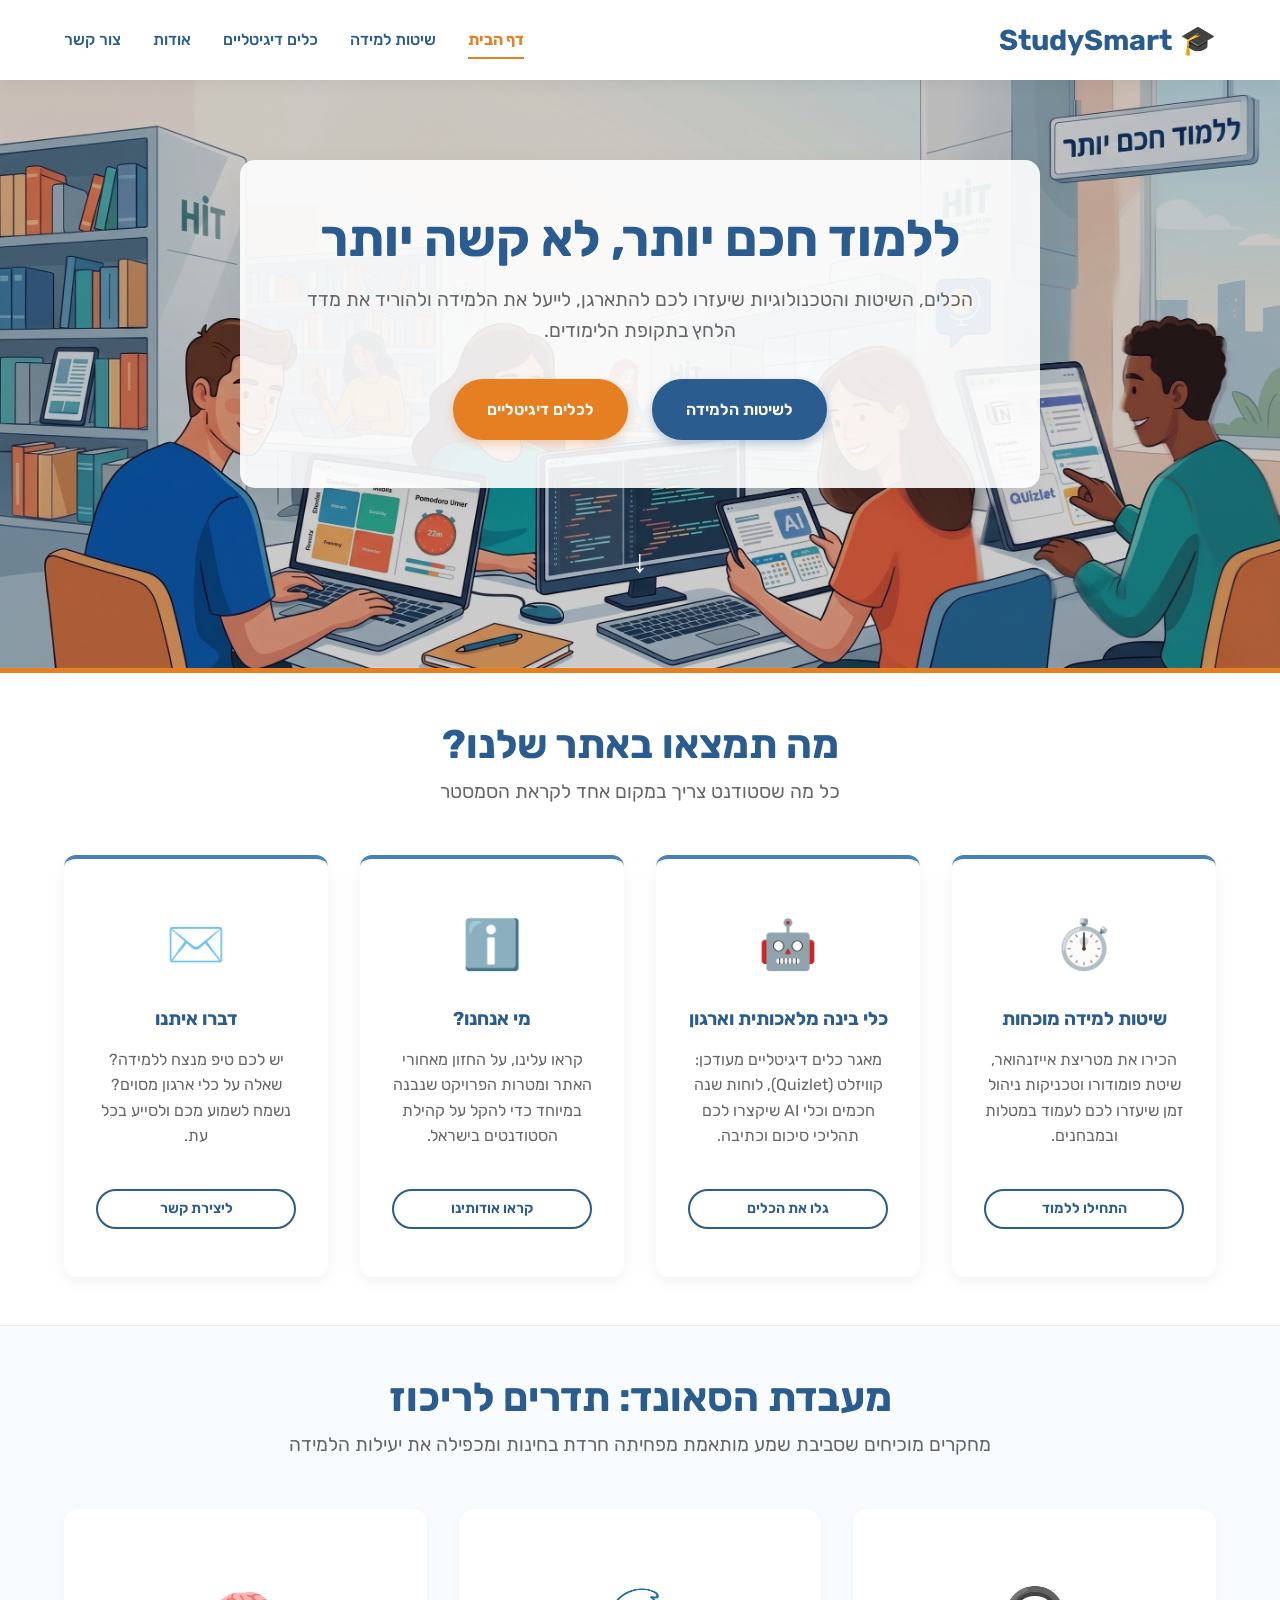
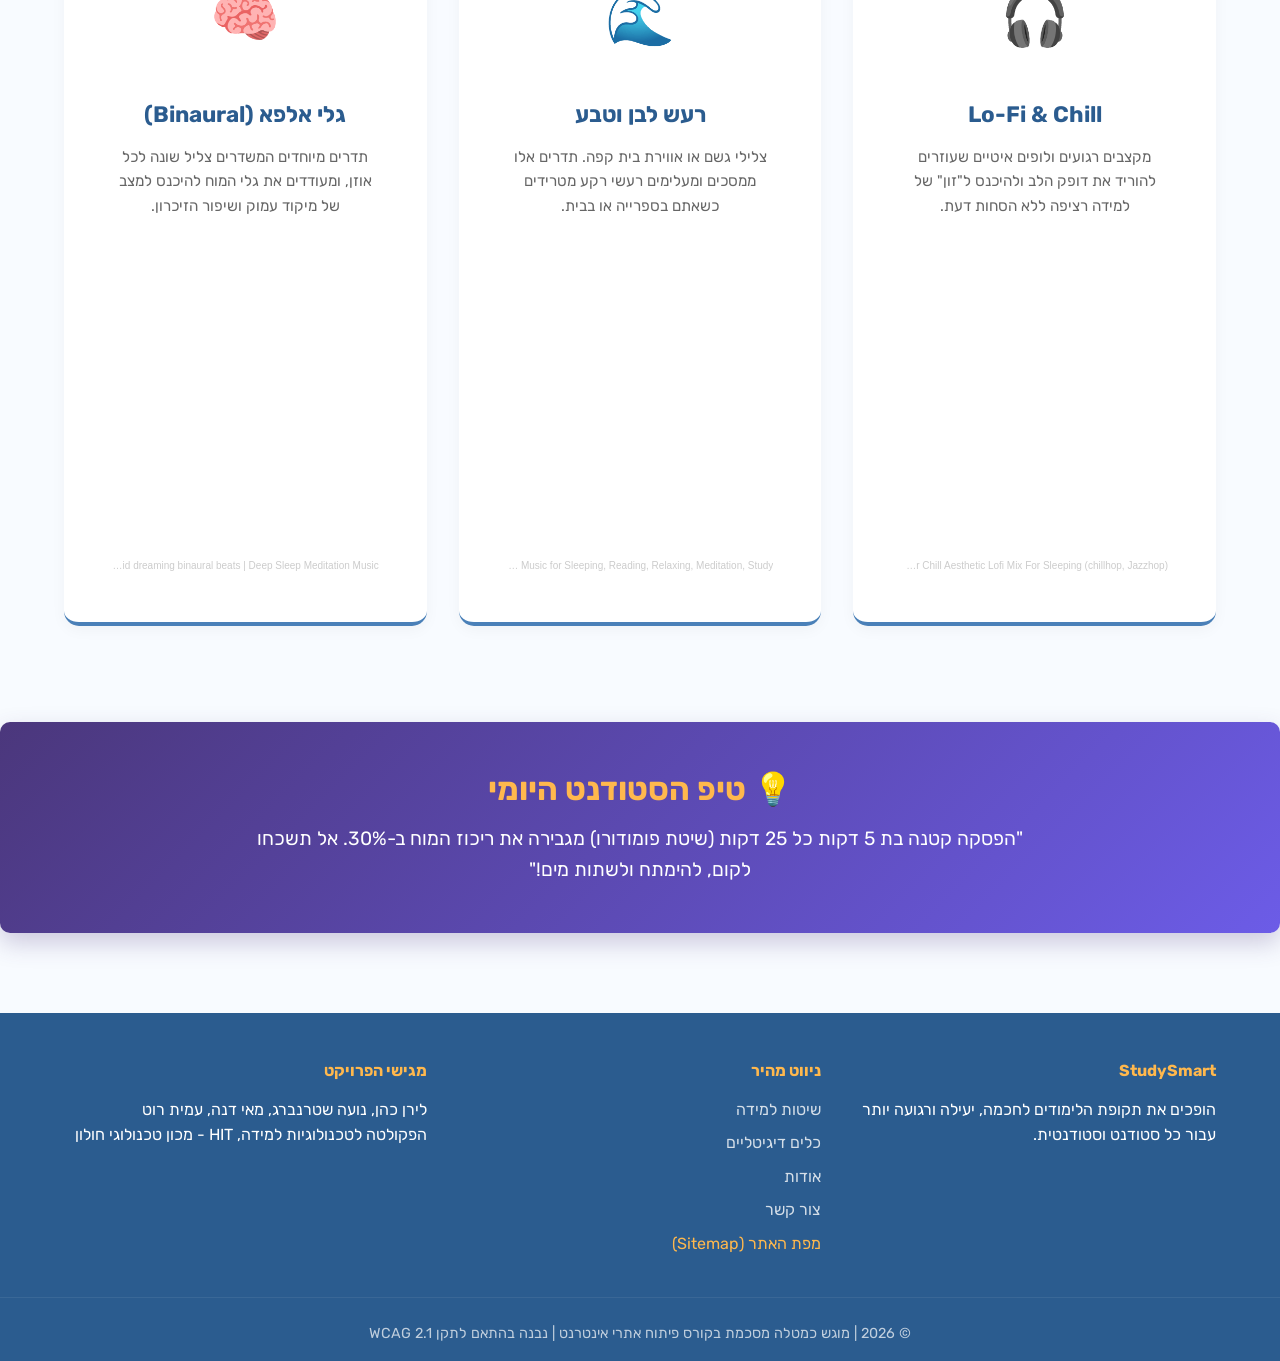
==== commit baf138fd: "commit3 commit3" ====
--- a/index.html
+++ b/index.html
@@ -73,28 +73,28 @@
 
             <div class="cards-grid">
                 <article class="feature-card">
-                    <div class="card-icon" aria-hidden="true">⏱️</div>
+                    <div class="card-icon" role="img" aria-label="שעון עצר" title="זמן קצוב">⏱️</div>
                     <h3>שיטות למידה מוכחות</h3>
                     <p>הכירו את מטריצת אייזנהואר, שיטת פומודורו וטכניקות ניהול זמן שיעזרו לכם לעמוד במטלות ובמבחנים.</p>
                     <a href="methods.html" class="btn btn-small btn-outline" aria-label="קראו עוד על שיטות למידה">התחילו ללמוד</a>
                 </article>
 
                 <article class="feature-card">
-                    <div class="card-icon" aria-hidden="true">🤖</div>
+                    <div class="card-icon" role="img" aria-label="רובוט בינה מלאכותית" title="כלי AI">🤖</div>
                     <h3>כלי בינה מלאכותית וארגון</h3>
                     <p>מאגר כלים דיגיטליים מעודכן: קוויזלט (Quizlet), לוחות שנה חכמים וכלי AI שיקצרו לכם תהליכי סיכום וכתיבה.</p>
                     <a href="tools.html" class="btn btn-small btn-outline" aria-label="קראו עוד על כלים דיגיטליים">גלו את הכלים</a>
                 </article>
 
                 <article class="feature-card">
-                    <div class="card-icon" aria-hidden="true">ℹ️</div>
+                    <div class="card-icon" role="img" aria-label="מידע נוסף" title="לחצו או רחפו למידע נוסף">ℹ️</div>
                     <h3>מי אנחנו?</h3>
                     <p>קראו עלינו, על החזון מאחורי האתר ומטרות הפרויקט שנבנה במיוחד כדי להקל על קהילת הסטודנטים בישראל.</p>
                     <a href="about.html" class="btn btn-small btn-outline" aria-label="קראו אודות הפרויקט">קראו אודותינו</a>
                 </article>
 
                 <article class="feature-card">
-                    <div class="card-icon" aria-hidden="true">✉️</div>
+                    <div class="card-icon" role="img" aria-label="מעטפה - שליחת הודעה" title="כתבו לנו הודעה">✉️</div>
                     <h3>דברו איתנו</h3>
                     <p>יש לכם טיפ מנצח ללמידה? שאלה על כלי ארגון מסוים? נשמח לשמוע מכם ולסייע בכל עת.</p>
                     <a href="contactUs.html" class="btn btn-small btn-outline" aria-label="עברו לעמוד צור קשר">ליצירת קשר</a>
@@ -112,7 +112,7 @@
 
             <div class="sounds-grid">
                 <article class="sound-card">
-                    <div class="sound-icon" aria-hidden="true">🎧</div>
+                    <div class="sound-icon" role="img" aria-label="אוזניות - צלילי רקע" title="הפעלת צלילי רקע ללמידה">🎧</div>
                     <div class="sound-content">
                         <h3>Lo-Fi & Chill</h3>
                         <p>מקצבים רגועים ולופים איטיים שעוזרים להוריד את דופק הלב ולהיכנס ל"זון" של למידה רציפה ללא הסחות דעת.</p>
@@ -121,7 +121,7 @@
                 </article>
 
                 <article class="sound-card">
-                    <div class="sound-icon" aria-hidden="true">🌊</div>
+                    <div class="sound-icon" role="img" aria-label="גלי ים" title="צלילי גלי ים למיקוד">🌊</div>
                     <div class="sound-content">
                         <h3>רעש לבן וטבע</h3>
                         <p>צלילי גשם או אווירת בית קפה. תדרים אלו ממסכים ומעלימים רעשי רקע מטרידים כשאתם בספרייה או בבית.</p>
@@ -130,7 +130,7 @@
                 </article>
 
                 <article class="sound-card">
-                    <div class="sound-icon" aria-hidden="true">🧠</div>
+                    <div class="sound-icon" role="img" aria-label="מוח וריכוז" title="צלילים לגירוי מוחי ומיקוד">🧠</div>
                     <div class="sound-content">
                         <h3>גלי אלפא (Binaural)</h3>
                         <p>תדרים מיוחדים המשדרים צליל שונה לכל אוזן, ומעודדים את גלי המוח להיכנס למצב של מיקוד עמוק ושיפור הזיכרון.</p>
--- a/styles/style.css
+++ b/styles/style.css
@@ -1,56 +1,92 @@
 ﻿/* ==========================================================================
    1. משתנים גלובליים והגדרות בסיס (Variables & Reset)
    ========================================================================== */
+
+/* הגדרת משתני CSS גלובליים לשימוש חוזר בכל האתר */
 :root {
+    /* צבע ראשי - כחול כהה */
     --primary-color: #2b5c8f;
+    /* צבע ראשי בהיר - כחול בהיר */
     --primary-light: #4a80b8;
+    /* צבע משני - כתום חם */
     --secondary-color: #e67e22;
+    /* צבע רקע כללי של האתר - כחלחל בהיר מאד */
     --background-light: #f8fbff;
+    /* צבע טקסט ראשי - שחור/אפור כהה */
     --text-main: #333333;
+    /* צבע טקסט משני/עמום - אפור */
     --text-muted: #666666;
+    /* צבע לבן נקי */
     --white: #ffffff;
+    /* צבע חיווי פוקוס נגישות - צהוב/כתום בהיר */
     --focus-color: #ffb84d;
+    /* גראדיאנט (מעבר צבעים) לטיפ היומי - סגול */
     --tip-gradient: linear-gradient(135deg, #4b377c 0%, #6c5ce7 100%);
+    /* מרווחים קבועים - אקסטרה קטן */
     --spacing-xs: 0.5rem;
+    /* מרווחים קבועים - קטן */
     --spacing-sm: 1rem;
+    /* מרווחים קבועים - בינוני */
     --spacing-md: 1.5rem;
+    /* מרווחים קבועים - גדול */
     --spacing-lg: 2rem;
+    /* מרווחים קבועים - אקסטרה גדול */
     --spacing-xl: 3rem;
+    /* מעבר מהיר של אנימציה */
     --transition-fast: 0.2s ease;
+    /* מעבר חלק ומורכב של אנימציה */
     --transition-smooth: 0.4s ease-in-out;
 }
 
+/* איפוס גלובלי של שוליים וריפודים לכל האלמנטים בדף */
 * {
     margin: 0;
     padding: 0;
     box-sizing: border-box;
 }
 
+/* הגדרות בסיס עבור גוף האתר (Body) */
 body {
+    /* הגדרת גופן רוביק כברירת מחדל */
     font-family: 'Rubik', sans-serif;
+    /* צבע הרקע של האתר */
     background-color: var(--background-light);
+    /* צבע הגופן הראשי */
     color: var(--text-main);
+    /* מרווח בין שורות הטקסט לקריאות מקסימלית */
     line-height: 1.6;
+    /* מניעת גלילה אופקית מיותרת */
     overflow-x: hidden;
+    /* סמן עכבר רגיל כברירת מחדל */
     cursor: default;
 }
 
+/* הגדרת סגנון אחיד לכל כותרות האתר */
 h1, h2, h3, h4 {
+    /* עובי גופן מודגש */
     font-weight: 700;
+    /* גובה השורה של הכותרת */
     line-height: 1.2;
+    /* צבע הכותרת כברירת מחדל */
     color: var(--primary-color);
 }
 
+/* הגדרת סגנון בסיסי לקישורים (Anchors) */
 a {
+    /* הסרת קו תחתון מובנה */
     text-decoration: none;
+    /* צבע הקישור הדיפולטי */
     color: var(--primary-color);
+    /* אפקט מעבר חלק בעת שינוי צבע */
     transition: color var(--transition-fast);
 }
 
+/* שינוי צבע הקישור בזמן ריחוף עכבר (Hover) */
 a:hover {
     color: var(--secondary-color);
 }
 
+/* מחלקת עזר למרכוז טקסט בצורה מהירה */
 .text-center {
     text-align: center;
 }
@@ -58,6 +94,8 @@
 /* ==========================================================================
    2. נגישות ועזרי תצוגה (Accessibility & Utilities)
    ========================================================================== */
+
+/* עיצוב כפתור "דלג לתוכן המרכזי" עבור משתמשי מקלדת (קריטי לנגישות) */
 .skip-to-main {
     position: absolute;
     top: 0;
@@ -65,23 +103,28 @@
     background-color: var(--primary-color);
     color: var(--white);
     padding: var(--spacing-sm) var(--spacing-lg);
+    /* הגנה שהכפתור תמיד יהיה בשכבה העליונה ביותר */
     z-index: 9999;
+    /* הסתרה ויזואלית מוחלטת מהמסך כשאינו בפוקוס */
     opacity: 0;
+    /* מניעת אינטראקציה כל עוד הוא מוסתר */
     pointer-events: none;
-    text-decoration: none;
     font-weight: 600;
 }
 
+/* הצגת כפתור הדילוג ברגע שהוא מקבל פוקוס מהמקלדת (Tab) */
 .skip-to-main:focus {
     opacity: 1;
     pointer-events: auto;
 }
 
+/* עיצוב מסגרת בולטת (Focus Ring) לכל האלמנטים האינטראקטיביים בזמן ניווט מקלדת */
 a:focus, button:focus, input:focus, textarea:focus {
     outline: 3px solid var(--focus-color);
     outline-offset: 4px;
 }
 
+/* מחלקה להסתרת אלמנטים ויזואלית מהמסך, אך השארתם זמינים לקוראי מסך (Screen Readers) */
 .visual-hidden {
     position: absolute;
     width: 1px;
@@ -94,8 +137,10 @@
 }
 
 /* ==========================================================================
-   3. מבנה גלובלי (Layout, Header & Footer)
+   3. מבנה גלובלי ומעטפת (Global Layout, Header & Footer)
    ========================================================================== */
+
+/* קופסת המעטפת המרכזית להגבלת רוחב התוכן באתר ויישורו לאמצע */
 .container {
     max-width: 1200px;
     margin: 0 auto;
@@ -103,38 +148,48 @@
     width: 100%;
 }
 
+/* קביעת ריפוד אנכי קבוע לכל הסקשנים תחת התגית הראשית */
 main > section {
     padding: var(--spacing-xl) 0;
 }
 
+/* מחלקת רקע לבן עבור סקשנים בהירים */
 .section-light {
     background-color: var(--white);
 }
 
+/* עיצוב בלוק הכותרת בראש כל סקשן */
 .section-header {
     text-align: center;
     margin-bottom: var(--spacing-xl);
 }
 
+/* עיצוב גודל הכותרת המרכזית של הסקשן */
 .section-title {
     font-size: 2.5rem;
     margin-bottom: var(--spacing-xs);
 }
 
+/* עיצוב כותרת המשנה הקטנה של הסקשן */
 .section-subtitle {
     font-size: 1.2rem;
     color: var(--text-muted);
 }
 
 /* --- Header & Navbar --- */
+
+/* עיצוב קופסת הניווט הראשית בראש העמוד */
 .header {
     background-color: var(--white);
+    /* יצירת צל עדין מתחת לניווט */
     box-shadow: 0 4px 15px rgba(0, 0, 0, 0.05);
+    /* קיבוע התפריט בראש העמוד בזמן גלילה */
     position: sticky;
     top: 0;
     z-index: 1000;
 }
 
+/* סידור פנימי של תפריט הניווט (לוגו בצד אחד, קישורים בצד שני) */
 .navbar {
     display: flex;
     justify-content: space-between;
@@ -142,11 +197,13 @@
     height: 80px;
 }
 
+/* קופסת המעטפת של הלוגו */
 .logo-container {
     font-size: 1.8rem;
     margin: 0;
 }
 
+/* עיצוב הלוגו הטקסטואלי עם האייקון */
 .logo {
     display: flex;
     align-items: center;
@@ -154,23 +211,27 @@
     font-weight: 700;
 }
 
+/* רשימת קישורי הניווט */
 .nav-menu {
     display: flex;
     list-style: none;
     gap: var(--spacing-lg);
 }
 
+/* עיצוב קישורי הניווט הסטנדרטיים */
+.nav-link {
+    font-weight: 500;
+    padding: var(--spacing-xs) 0;
+}
+
+/* עיצוב ייחודי ובולט לקישור של העמוד הנוכחי שבו נמצא המשתמש */
 .nav-link[aria-current="page"] {
     color: var(--secondary-color);
     font-weight: 700;
     border-bottom: 2px solid var(--secondary-color);
 }
 
-.nav-link {
-    font-weight: 500;
-    padding: var(--spacing-xs) 0;
-}
-
+/* כפתור המבורגר למובייל (מוסתר כברירת מחדל במסכי מחשב) */
 .hamburger {
     display: none;
     background: none;
@@ -181,6 +242,7 @@
     padding: 5px;
 }
 
+/* עיצוב שלושת הפסים בתוך תפריט ההמבורגר */
 .hamburger span {
     display: block;
     width: 25px;
@@ -191,17 +253,21 @@
 }
 
 /* --- Footer --- */
+
+/* עיצוב קופסת חלק תחתון של האתר (Footer) */
 .footer {
     background-color: var(--primary-color);
     color: var(--white);
     padding: var(--spacing-xl) 0 var(--spacing-sm);
 }
 
+/* עיצוב הכותרות בתוך הפוטר */
 .footer h4 {
     color: var(--focus-color);
     margin-bottom: var(--spacing-sm);
 }
 
+/* פריסת הגריד הפנימית של מדורי הפוטר */
 .footer-content {
     display: grid;
     grid-template-columns: repeat(auto-fit, minmax(200px, 1fr));
@@ -209,24 +275,29 @@
     margin-bottom: var(--spacing-lg);
 }
 
+/* רשימות הקישורים בפוטר */
 .footer-links {
     list-style: none;
 }
 
+/* מרווח בין שורות הקישורים בפוטר */
 .footer-links li {
     margin-bottom: var(--spacing-xs);
 }
 
+/* עיצוב צבע הקישורים בפוטר */
 .footer-links a {
     color: var(--white);
     opacity: 0.8;
 }
 
+/* שינוי צבע הקישורים בפוטר בריחוף או קישורים מודגשים (כמו מפת אתר) */
 .footer-links a:hover, .footer-links .highlight-link {
     opacity: 1;
     color: var(--focus-color);
 }
 
+/* פס זכויות יוצרים בתחתית הפוטר */
 .footer-bottom {
     border-top: 1px solid rgba(255, 255, 255, 0.1);
     padding-top: var(--spacing-md);
@@ -237,7 +308,10 @@
 /* ==========================================================================
    4. רכיבי UI קבועים (Components)
    ========================================================================== */
+
 /* --- Buttons --- */
+
+/* עיצוב בסיסי אחיד לכל הכפתורים באתר */
 .btn {
     display: inline-block;
     padding: var(--spacing-sm) var(--spacing-lg);
@@ -249,23 +323,27 @@
     border: 2px solid transparent;
 }
 
+/* וריאציה של כפתור קטן (לשימוש בתוך כרטיסיות כלים) */
 .btn-small {
     padding: 0.4rem 1.2rem;
     font-size: 0.9rem;
 }
 
+/* כפתור בעיצוב צבע ראסי (כחול עם צל) */
 .btn-primary {
     background-color: var(--primary-color);
     color: var(--white);
     box-shadow: 0 4px 10px rgba(43, 92, 143, 0.3);
 }
 
+/* כפתור בעיצוב צבע משני (כתום עם צל) */
 .btn-secondary {
     background-color: var(--secondary-color);
     color: var(--white);
     box-shadow: 0 4px 10px rgba(230, 126, 34, 0.3);
 }
 
+/* כפתור בעיצוב קו מתאר בלבד (רקע שקוף ומסגרת כחולה) */
 .btn-outline {
     background-color: transparent;
     color: var(--primary-color);
@@ -273,12 +351,15 @@
 }
 
 /* --- Breadcrumbs --- */
+
+/* בר פירורי הלחם לניווט היררכי מתחת להדר */
 .breadcrumbs-container {
     background-color: rgba(0, 0, 0, 0.02);
     padding: var(--spacing-sm) 0;
     border-bottom: 1px solid var(--primary-light);
 }
 
+/* רשימת פירורי הלחם */
 .breadcrumbs {
     list-style: none;
     display: flex;
@@ -286,65 +367,79 @@
     font-size: 0.9rem;
 }
 
+/* יישור האלמנטים ברשימה באופן אנכי */
 .breadcrumbs li {
     display: flex;
     align-items: center;
 }
 
+/* הוספת תו מפריד (לוכסן) בין פירורי הלחם, למעט האיבר האחרון */
 .breadcrumbs li:not(:last-child)::after {
     content: '/';
     margin-right: var(--spacing-sm);
     color: var(--text-muted);
 }
 
+/* צבע הקישורים בפירורי הלחם */
 .breadcrumbs a {
     color: var(--text-muted);
 }
 
+/* אפקט ריחוף על פירורי הלחם */
 .breadcrumbs a:hover {
     color: var(--primary-color);
 }
 
+/* עיצוב הפריט האחרון המציין את העמוד הנוכחי בפירורי הלחם */
 .breadcrumbs li[aria-current="page"] {
     font-weight: 600;
     color: var(--primary-color);
 }
 
 /* --- Page Headers --- */
+
+/* עיצוב בלוק כותרת העמוד המרכזית (לראש עמודים פנימיים עם גראדיאנט כחול) */
 .page-header {
     padding: var(--spacing-xl) 0;
     background: linear-gradient(135deg, var(--primary-color) 0%, var(--primary-light) 100%);
 }
 
+/* עיצוב הגופן של כותרת העמוד הפנימי */
 .page-title {
     font-size: 3rem;
     color: var(--white);
     margin-bottom: var(--spacing-sm);
 }
 
+/* עיצוב כותרת המשנה הלבנה בראש עמוד פנימי */
 .page-subtitle {
     font-size: 1.2rem;
     color: rgba(255, 255, 255, 0.9);
 }
 
-/* --- Forms (Global styles derived from contact form) --- */
+/* --- Forms (Global Form Styles) --- */
+
+/* קבוצת שדה טופס - מסדרת את הלייבל והאינפוט אחד מעל השני */
 .form-group {
     display: flex;
     flex-direction: column;
     gap: var(--spacing-xs);
 }
 
+/* עיצוב כותרת השדה (Label) בטופס */
 .form-group label {
     font-weight: 600;
     font-size: 0.95rem;
     color: var(--primary-color);
 }
 
+/* עיצוב כוכבית שדה חובה באדום */
 .required-star {
     color: #e74c3c;
     margin-right: 0.2rem;
 }
 
+/* עיצוב גלובלי אחיד לכל שדות הקלט, הבחירה ותיבות הטקסט בטפסים */
 .form-group input,
 .form-group select,
 .form-group textarea {
@@ -359,6 +454,7 @@
     width: 100%;
 }
 
+/* עיצוב מצב פוקוס/סימון שדה בטופס */
 .form-group input:focus,
 .form-group select:focus,
 .form-group textarea:focus {
@@ -367,21 +463,24 @@
 }
 
 /* ==========================================================================
-   5. סקשנים - עמוד הבית (Home Page Sections)
+   5. סקשנים - עמוד הבית (Home Page)
    ========================================================================== */
+
 /* --- Hero --- */
+
+/* אזור ההצגה הראשי של עמוד הבית (תמונת רקע וגובה) */
 .hero {
     text-align: center;
     padding: 80px 0;
     position: relative;
     border-bottom: 5px solid var(--secondary-color);
-
     background-image: linear-gradient(rgba(0, 0, 0, 0.2), rgba(0, 0, 0, 0.2)), url("../img/bg.png");
     background-repeat: no-repeat;
     background-position: center center;
     background-size: cover;
 }
 
+/* קופסת התוכן הלבנה הצפה במרכז ההירו */
 .hero-content {
     background-color: rgba(255, 255, 255, 0.9);
     padding: var(--spacing-xl);
@@ -391,17 +490,20 @@
     margin: 0 auto;
 }
 
+/* הגופן של הכותרת הראשית בהירו */
 .hero-title {
     font-size: 3.2rem;
     margin-bottom: var(--spacing-sm);
 }
 
+/* כותרת המשנה בהירו */
 .hero-subtitle {
     font-size: 1.2rem;
     margin-bottom: var(--spacing-lg);
     color: var(--text-muted);
 }
 
+/* סידור כפתורי הפעולה בהירו זה לצד זה */
 .hero-buttons {
     display: flex;
     justify-content: center;
@@ -409,12 +511,15 @@
 }
 
 /* --- Feature Cards --- */
+
+/* רשת גריד להצגת כרטיסיות הפיצ'רים המרכזיות בעמוד הבית */
 .cards-grid {
     display: grid;
     grid-template-columns: repeat(auto-fit, minmax(250px, 1fr));
     gap: var(--spacing-lg);
 }
 
+/* כרטיסיית פיצ'ר בודדת */
 .feature-card {
     display: flex;
     flex-direction: column;
@@ -423,19 +528,23 @@
     border-radius: 12px;
     text-align: center;
     box-shadow: 0 5px 15px rgba(0, 0, 0, 0.05);
+    /* פס עליון מעוצב בצבע המותג */
     border-top: 4px solid var(--primary-light);
     transition: transform var(--transition-smooth), box-shadow var(--transition-smooth);
 }
 
+/* האייקון/אימוג'י הגדול בראש כרטיסיית הפיצ'ר */
 .card-icon {
     font-size: 3rem;
     margin-bottom: var(--spacing-md);
 }
 
+/* מרווח מתחת לכותרת הכרטיסייה */
 .feature-card h3 {
     margin-bottom: var(--spacing-sm);
 }
 
+/* עיצוב פסקת התיאור של הכרטיסייה ודחיפת הכפתור לתחתית */
 .feature-card p {
     flex-grow: 1;
     color: var(--text-muted);
@@ -443,17 +552,21 @@
 }
 
 /* --- Sound Lab --- */
+
+/* רקע ייחודי לסקשן מעבדת הסאונד */
 .section-sounds {
     background-color: var(--background-light);
     border-top: 1px solid rgba(0, 0, 0, 0.05);
 }
 
+/* רשת הגריד להצגת כרטיסיות הסאונד */
 .sounds-grid {
     display: grid;
     grid-template-columns: repeat(auto-fit, minmax(280px, 1fr));
     gap: var(--spacing-lg);
 }
 
+/* כרטיסיית צליל רקע בודדת */
 .sound-card {
     background-color: var(--white);
     padding: var(--spacing-xl);
@@ -461,23 +574,25 @@
     text-align: center;
     box-shadow: 0 4px 15px rgba(0, 0, 0, 0.04);
     transition: transform var(--transition-fast), box-shadow var(--transition-fast);
+    /* קו תחתון דקורטיבי */
     border-bottom: 4px solid var(--primary-light);
 }
 
+/* קופסת האימוג'י הגדול של כרטיסיית הסאונד */
 .sound-icon {
     font-size: 3.5rem;
     margin-bottom: var(--spacing-md);
     display: inline-block;
     padding: var(--spacing-sm);
-    background-color: var(--background-light);
-    border-radius: 50%;
-}
-
+}
+
+/* כותרת הסאונד */
 .sound-content h3 {
     margin-bottom: var(--spacing-sm);
     font-size: 1.4rem;
 }
 
+/* פירוט קצר על סוג הסאונד */
 .sound-content p {
     color: var(--text-muted);
     margin-bottom: var(--spacing-lg);
@@ -485,6 +600,8 @@
 }
 
 /* --- Tip of the Day (Aside) --- */
+
+/* עיצוב בלוק הטיפ היומי (רכיב צדדי/Aside) */
 .tip-of-the-day {
     background: var(--tip-gradient);
     color: var(--white);
@@ -495,12 +612,14 @@
     box-shadow: 0 10px 25px rgba(75, 55, 124, 0.25);
 }
 
+/* כותרת הטיפ היומי בצבע בולט */
 .tip-of-the-day h2 {
     color: var(--focus-color);
     font-size: 2rem;
     margin-bottom: var(--spacing-sm);
 }
 
+/* טקסט הטיפ הממורכז */
 .aside-text {
     font-size: 1.2rem;
     max-width: 800px;
@@ -509,10 +628,21 @@
 }
 
 /* ==========================================================================
-   6. עמודים פנימיים (Internal Pages)
+   6. עמוד פנימי: שיטות למידה (Methods Page)
    ========================================================================== */
 
-/* --- 6.1 שיטות: מטריצת אייזנהואר --- */
+/* --- מטריצת אייזנהואר --- */
+
+/* סידור פריסת העמוד של המטריצה: גריד הריבועים בצד אחד, וקנבס הפתקיות בצד שני */
+.eisenhower-grid-wrapper {
+    display: grid;
+    grid-template-columns: 1fr 350px;
+    gap: 40px;
+    align-items: start;
+    margin-top: var(--spacing-xl);
+}
+
+/* הגריד הפנימי של 4 הריבועים (הרביעים) במטריצה */
 .eisenhower-grid {
     display: grid;
     grid-template-columns: 1fr 1fr;
@@ -521,6 +651,7 @@
     margin: 0 auto;
 }
 
+/* עיצוב בסיסי של ריבוע (רבע) במטריצה */
 .matrix-box {
     background-color: var(--white);
     padding: var(--spacing-lg);
@@ -530,11 +661,13 @@
     transition: transform var(--transition-fast), box-shadow var(--transition-fast);
 }
 
+/* כותרת הרבע */
 .matrix-box h3 {
     margin-bottom: var(--spacing-xs);
     font-size: 1.3rem;
 }
 
+/* תגית הסטטוס הקטנה בכל רביע במטריצה */
 .matrix-tag {
     display: inline-block;
     padding: 0.2rem 0.6rem;
@@ -545,31 +678,35 @@
     color: var(--white);
 }
 
+/* התאמת צבעים ייחודית לרבע 1: לעשות עכשיו (אדום) */
 .box-do { border-right-color: #e74c3c; }
 .box-do .matrix-tag { background-color: #e74c3c; }
 .box-do h3 { color: #e74c3c; }
 
+/* התאמת צבעים ייחודית לרבע 2: לתזמן (כחול) */
 .box-schedule { border-right-color: #3498db; }
 .box-schedule .matrix-tag { background-color: #3498db; }
 .box-schedule h3 { color: #3498db; }
 
+/* התאמת צבעים ייחודית לרבע 3: להאציל (כתום) */
 .box-delegate { border-right-color: #f39c12; }
 .box-delegate .matrix-tag { background-color: #f39c12; }
 .box-delegate h3 { color: #f39c12; }
 
+/* התאמת צבעים ייחודית לרבע 4: למחוק (סגול) */
 .box-drop { border-right-color: #9b59b6; }
 .box-drop .matrix-tag { background-color: #9b59b6; }
 .box-drop h3 { color: #9b59b6; }
 
-.eisenhower-grid-wrapper {
-    display: grid;
-    grid-template-columns: 1fr 350px;
-    gap: 40px;
-    align-items: start;
-    margin-top: var(--spacing-xl);
-}
-
-/* עיצוב הקנבס והפתקים */
+/* סגנון ויזואלי לרבע בזמן שגוררים מעליו פתקית אינטראקטיבית */
+.matrix-box.drag-over {
+    background-color: rgba(43, 92, 143, 0.1);
+    border-style: dashed;
+}
+
+/* --- סביבת תרגול ופתקיות --- */
+
+/* אזור לוח העבודה/קנבס של גרירת המשימות */
 .practice-canvas-area {
     background-color: #fcfcfc;
     border: 2px dashed var(--primary-light);
@@ -578,12 +715,14 @@
     box-shadow: inset 0 0 15px rgba(0,0,0,0.02);
 }
 
+/* שורת קלט להוספת משימה חדשה (אינפוט + כפתור) */
 .task-input-group {
     display: flex;
     gap: 10px;
     margin: 20px 0;
 }
 
+/* מאגר הפתקיות שממנו המשתמש גורר את המשימות */
 .notes-pool {
     min-height: 300px;
     display: flex;
@@ -594,6 +733,7 @@
     border-radius: 8px;
 }
 
+/* עיצוב פתקית צהובה דמויית סטיקי-נוט אמיתית */
 .sticky-note {
     background-color: #fff4bd;
     color: #333;
@@ -609,84 +749,22 @@
     display: flex;
     align-items: center;
     justify-content: center;
+    /* פס תחתון כהה יותר לקבלת תלת מימד */
     border-bottom: 2px solid #e1d48c;
 }
 
-/* מצב גרירה מעל רבע */
-.matrix-box.drag-over {
-    background-color: rgba(43, 92, 143, 0.1);
-    border-style: dashed;
-}
-
-/* --- 6.2 שיטות: פומודורו --- */
-.steps-list {
-    margin-top: var(--spacing-md);
-    padding-right: var(--spacing-lg);
-}
-
-.steps-list li {
-    margin-bottom: var(--spacing-sm);
-    padding-right: var(--spacing-xs);
-}
-
-.pomodoro-interactive-widget {
-    display: flex;
-    flex-direction: column;
-    align-items: center;
-    justify-content: center;
-    margin: var(--spacing-lg) 0;
-}
-
-.timer-wrapper {
-    position: relative;
-    width: 200px;
-    height: 200px;
-}
-
-/* סיבוב ה-SVG כדי שהפס האדום יתחיל בדיוק מלמעלה (12 בשעון) */
-.progress-ring {
-    transform: rotate(270deg);
-}
-
-.progress-ring-active {
-    stroke-dasharray: 553; /* היקף המעגל */
-    stroke-dashoffset: 0;
-    transition: stroke-dashoffset 1s linear;
-    stroke-linecap: round;
-}
-
-/* מרכוז הטקסט בתוך העיגול בצורה נקייה */
-.timer-display {
-    position: absolute;
-    top: 0;
-    left: 0;
-    width: 100%;
-    height: 100%;
-    display: flex;
-    align-items: center;
-    justify-content: center;
-    font-size: 3.5rem;
-    font-weight: 700;
-    color: var(--primary-color);
-    font-family: 'Rubik', sans-serif;
-}
-
-.timer-controls {
-    margin-top: var(--spacing-md);
-    display: flex;
-    gap: var(--spacing-sm);
-}
-
-/* פריסת שתי כרטיסיות לפומודורו */
+/* --- פומודורו טיימר --- */
+
+/* פריסת הפיצול של עמוד פומודורו: מידע בצד ימין, טיימר בצד שמאל */
 .pomodoro-split-layout {
     display: grid;
-    grid-template-columns: 1.5fr 1fr; /* נותן קצת יותר מקום לטקסט מאשר לטיימר */
+    grid-template-columns: 1.5fr 1fr;
     gap: 30px;
-    align-items: stretch; /* דואג ששתי הכרטיסיות יהיו באותו גובה */
+    align-items: stretch;
     margin-top: var(--spacing-lg);
 }
 
-/* עיצוב משותף לשתי הכרטיסיות */
+/* עיצוב בסיסי לשתי הכרטיסיות הגדולות בפומודורו */
 .pomodoro-info-card,
 .pomodoro-timer-card {
     background-color: var(--white);
@@ -696,7 +774,7 @@
     border: 1px solid rgba(0, 0, 0, 0.02);
 }
 
-/* מירכוז התוכן בתוך כרטיסיית הטיימר */
+/* מרכוז מוחלט של רכיבי השעון בכרטיסיית הטיימר */
 .pomodoro-timer-card {
     display: flex;
     flex-direction: column;
@@ -705,7 +783,75 @@
     justify-content: center;
 }
 
-/* --- 6.3 כלים דיגיטליים --- */
+/* רשימת שלבי עבודת הפומודורו */
+.steps-list {
+    margin-top: var(--spacing-md);
+    padding-right: var(--spacing-lg);
+}
+
+/* רווח בין שורות השלבים */
+.steps-list li {
+    margin-bottom: var(--spacing-sm);
+    padding-right: var(--spacing-xs);
+}
+
+/* מעטפת הוידג'ט האינטראקטיבי של שעון הפומודורו */
+.pomodoro-interactive-widget {
+    display: flex;
+    flex-direction: column;
+    align-items: center;
+    justify-content: center;
+    margin: var(--spacing-lg) 0;
+}
+
+/* קופסת השעון המעגלי הפיזית */
+.timer-wrapper {
+    position: relative;
+    width: 200px;
+    height: 200px;
+}
+
+/* סיבוב עיגול ה-SVG ב-270 מעלות כדי שהאנימציה תתחיל בדיוק מפסגת השעון (שעה 12) */
+.progress-ring {
+    transform: rotate(270deg);
+}
+
+/* פס התקדמות אדום חי של שעון הפומודורו */
+.progress-ring-active {
+    stroke-dasharray: 553;
+    stroke-dashoffset: 0;
+    transition: stroke-dashoffset 1s linear;
+    stroke-linecap: round;
+}
+
+/* תצוגת מספר הדקות והשניות הדיגיטלית במרכז המעגל */
+.timer-display {
+    position: absolute;
+    top: 0;
+    left: 0;
+    width: 100%;
+    height: 100%;
+    display: flex;
+    align-items: center;
+    justify-content: center;
+    font-size: 3.5rem;
+    font-weight: 700;
+    color: var(--primary-color);
+    font-family: 'Rubik', sans-serif;
+}
+
+/* כפתורי השליטה (הפעלה/איפוס) מתחת לשעון */
+.timer-controls {
+    margin-top: var(--spacing-md);
+    display: flex;
+    gap: var(--spacing-sm);
+}
+
+/* ==========================================================================
+   7. עמוד פנימי: כלים דיגיטליים ו-Quizlet (Digital Tools)
+   ========================================================================== */
+
+/* רשת גריד להצגת כרטיסיות הכלים הטכנולוגיים (AI, יומנים וכו') */
 .tools-layout {
     display: grid;
     grid-template-columns: repeat(auto-fit, minmax(300px, 1fr));
@@ -714,6 +860,7 @@
     margin: 0 auto;
 }
 
+/* כרטיסיית כלי טכנולוגי בודד */
 .tool-item-card {
     display: flex;
     flex-direction: column;
@@ -725,6 +872,7 @@
     transition: transform var(--transition-fast), box-shadow var(--transition-fast);
 }
 
+/* תגית הקטגוריה בראש כל כרטיסיית כלי */
 .tool-badge {
     align-self: flex-start;
     background-color: rgba(230, 126, 34, 0.12);
@@ -736,12 +884,14 @@
     margin-bottom: var(--spacing-sm);
 }
 
+/* שם הכלי הטכנולוגי */
 .tool-item-card h3 {
     font-size: 1.4rem;
     margin-bottom: var(--spacing-xs);
     color: var(--primary-color);
 }
 
+/* פסקת ההסבר על הכלי והערך שלו לסטודנט */
 .tool-item-card p {
     color: var(--text-muted);
     font-size: 0.95rem;
@@ -749,10 +899,22 @@
     flex-grow: 1;
 }
 
+/* יישור כפתור הקישור החיצוני לצד ימין בכרטיסייה */
 .tool-item-card .btn {
     align-self: flex-start;
 }
 
+/* עיצוב אחיד ומניעת מתיחה ללוגואים של חברות ה-AI */
+.tool-logo {
+    width: 100px;
+    max-height: 100%;
+    object-fit: contain;
+    filter: drop-shadow(0 2px 4px rgba(0,0,0,0.05));
+}
+
+/* --- Quizlet Banner & Flashcard Component --- */
+
+/* קופסת הבאנר המרכזית הגדולה של מקטע קוויזלט */
 .quizlet-banner-box {
     display: flex;
     align-items: center;
@@ -763,43 +925,154 @@
     box-shadow: 0 5px 15px rgba(0, 0, 0, 0.03);
 }
 
-.tool-logo {
-    width: 100px;
-    max-height: 100%;
-    object-fit: contain;
-    filter: drop-shadow(0 2px 4px rgba(0,0,0,0.05));
-}
-
-.quizlet-main-logo {
-    width: 100px;
-    height: auto;
-    filter: drop-shadow(0 4px 8px rgba(0,0,0,0.1));
-}
-
+/* אזור הטקסטים והכפתור בתוך באנר קוויזלט (תופס 2 שלישים מהרוחב) */
 .quizlet-info {
     flex: 2;
 }
 
+/* כותרת מקטע קוויזלט */
 .quizlet-info h2 {
     font-size: 2rem;
     margin-bottom: var(--spacing-sm);
     color: var(--primary-color);
 }
 
+/* פירוט הלמידה באמצעות כרטיסיות */
 .quizlet-info p {
     color: var(--text-main);
     margin-bottom: var(--spacing-lg);
     font-size: 1.05rem;
 }
 
-.quizlet-visual-container {
-    flex: 1;
-    font-size: 5rem;
+/* קופסת המעטפת השמאלית הויזואלית (ממרכזת את הלוגו והכרטיסייה יחד באותו קו אמצע) */
+.quizlet-visual-side {
+    display: flex;
+    flex-direction: column;
+    align-items: center;
+    justify-content: center;
+    gap: 20px;
+    width: 100%;
+    max-width: 300px;
+}
+
+/* תמונת הלוגו המקורית של Quizlet - מיושרת וממורכזת באופן מוחלט */
+.quizlet-main-logo {
+    display: block;
+    max-width: 140px;
+    width: 100%;
+    height: auto;
+    margin: 0 auto;
+    object-fit: contain;
+    filter: drop-shadow(0 4px 8px rgba(0,0,0,0.1));
+}
+
+/* בלוק המדריך האינטראקטיבי המלא */
+.quizlet-interactive-demo {
+    display: flex;
+    flex-direction: column;
+    align-items: center;
+}
+
+/* טקסט ההוראה הקטן מעל כרטיסיית השינון */
+.demo-instruction {
+    font-size: 0.85rem;
+    color: #555;
+    margin-bottom: 8px;
     text-align: center;
-    line-height: 1;
-}
-
-/* --- 6.4 עמוד אודות --- */
+    font-weight: 500;
+}
+
+/* אלמנט כפתור כרטיסיית השינון (Flashcard) - מוגדר כפתור לטובת נגישות מלאה */
+.flashcard {
+    background: transparent;
+    border: none;
+    width: 260px;
+    height: 150px;
+    perspective: 1000px; /* מעניק עומק תלת מימדי בזמן סיבוב */
+    cursor: pointer;
+    padding: 0;
+    display: block;
+}
+
+/* מסגרת פוקוס נגישות מותאמת עבור כרטיסיית השינון בלחיצת Tab */
+.flashcard:focus {
+    outline: 3px solid #0056b3;
+    outline-offset: 5px;
+    border-radius: 12px;
+}
+
+/* קופסת המעטפת הפנימית שמבצעת את הסיבוב הגרפי בפועל */
+.flashcard-inner {
+    position: relative;
+    width: 100%;
+    height: 100%;
+    text-align: center;
+    transition: transform 0.6s cubic-bezier(0.4, 0, 0.2, 1); /* סיבוב חלק ומקצועי */
+    transform-style: preserve-3d; /* חובה לשמירה על חוקי תלת מימד */
+    box-shadow: 0 4px 15px rgba(0,0,0,0.1);
+    border-radius: 12px;
+}
+
+/* המחלקה הדינמית המופעלת על ידי ה-JS בלחיצה ומסובבת את הכרטיסייה ב-180 מעלות */
+.flashcard.is-flipped .flashcard-inner {
+    transform: rotateY(180deg);
+}
+
+/* סגנון משותף וקבוע לשני צדי הכרטיסייה (הקדמי והאחורי) */
+.flashcard-front, .flashcard-back {
+    position: absolute;
+    width: 100%;
+    height: 100%;
+    backface-visibility: hidden; /* מסתיר את הצד ההפוך שלא אמורים לראות כרגע */
+    border-radius: 12px;
+    display: flex;
+    flex-direction: column;
+    justify-content: center;
+    align-items: center;
+    padding: 20px;
+    box-sizing: border-box;
+}
+
+/* עיצוב צד א' (קדמי): מושג באנגלית - גוון כחול עדין של קוויזלט */
+.flashcard-front {
+    background-color: #f0f4ff;
+    color: #303545;
+    border: 2px solid #4255ff;
+}
+
+/* עיצוב צד ב' (אחורי): פירוש בעברית - גוון ירוק של תשובה נכונה */
+.flashcard-back {
+    background-color: #e6f4ea;
+    color: #137333;
+    border: 2px solid #137333;
+    transform: rotateY(180deg); /* הופך את הצד מראש כדי שייחשף נכון בהיפוך */
+}
+
+/* תגיות השפה הקטנות בפינה העליונה של הכרטיסייה ("מושג"/"פירוש") */
+.card-lang {
+    position: absolute;
+    top: 10px;
+    right: 12px;
+    font-size: 0.75rem;
+    text-transform: uppercase;
+    letter-spacing: 0.5px;
+    opacity: 0.7;
+}
+
+/* טקסט המונח המרכזי בתוך כרטיסיית השינון */
+.card-text {
+    font-size: 1.25rem;
+    font-weight: 600;
+    line-height: 1.4;
+}
+
+/* ==========================================================================
+   8. עמודים פנימיים נוספים (About, Contact & Sitemap)
+   ========================================================================== */
+
+/* --- אודות (About Page) --- */
+
+/* קופסת סיפור הרקע של המיזם עם פס שמאלי מעוצב */
 .about-story-block {
     max-width: 850px;
     margin: 0 auto;
@@ -810,6 +1083,7 @@
     border-left: 5px solid var(--primary-color);
 }
 
+/* עיצוב פסקאות הסיפור (יישור טקסט דו-צדדי לקריאות אקדמית) */
 .story-content p {
     font-size: 1.1rem;
     color: var(--text-main);
@@ -817,15 +1091,18 @@
     text-align: justify;
 }
 
+/* הדגשות טקסט בתוך הסיפור בצבע המותג */
 .story-content strong {
     color: var(--primary-color);
 }
 
+/* רקע מותאם לסקשן חברי צוות הפיתוח */
 .section-team {
     background-color: var(--background-light);
     border-top: 1px solid rgba(0, 0, 0, 0.05);
 }
 
+/* רשת הגריד המציגה את כרטיסיות חברי הצוות המפתחים */
 .team-grid {
     display: grid;
     grid-template-columns: repeat(auto-fit, minmax(220px, 1fr));
@@ -834,6 +1111,7 @@
     margin: 0 auto var(--spacing-xl);
 }
 
+/* כרטיסיית פרופיל של מפתח/ת בצוות */
 .team-card {
     background-color: var(--white);
     padding: var(--spacing-xl) var(--spacing-md);
@@ -844,18 +1122,21 @@
     transition: transform var(--transition-fast), box-shadow var(--transition-fast);
 }
 
+/* אזור האוזניות/אוואטר האימוג'י של המפתח */
 .team-avatar {
     font-size: 3rem;
     margin-bottom: var(--spacing-sm);
     line-height: 1;
 }
 
+/* שם איש הצוות */
 .team-card h3 {
     font-size: 1.3rem;
     color: var(--primary-color);
     margin-bottom: 0.2rem;
 }
 
+/* תפקיד חבר הצוות (בצבע כתום משני) */
 .team-role {
     font-size: 0.9rem;
     font-weight: 600;
@@ -863,12 +1144,14 @@
     margin-bottom: var(--spacing-sm);
 }
 
+/* תיאור קצר או ביוגרפיה קטנה על חבר הצוות */
 .team-bio {
     font-size: 0.9rem;
     color: var(--text-muted);
     line-height: 1.5;
 }
 
+/* בלוק המידע האקדמי המסכם בתחתית עמוד אודות */
 .academic-context {
     max-width: 600px;
     margin: var(--spacing-xl) auto 0;
@@ -878,11 +1161,14 @@
     font-size: 1rem;
 }
 
+/* צבע הדגשת הטקסט בקונטקסט האקדמי */
 .academic-context strong {
     color: var(--text-main);
 }
 
-/* --- 6.5 צור קשר --- */
+/* --- צור קשר (Contact Page) --- */
+
+/* מעטפת עמוד צור קשר (חלוקה של 2 שלישים לטופס, ושליש אחד לפרטי המוסד) */
 .contact-wrapper {
     display: grid;
     grid-template-columns: 2fr 1fr;
@@ -891,6 +1177,7 @@
     margin: 0 auto;
 }
 
+/* קופסת מיכל הטופס הלבנה */
 .contact-form-container {
     background-color: var(--white);
     padding: var(--spacing-xl);
@@ -898,24 +1185,28 @@
     box-shadow: 0 4px 15px rgba(0, 0, 0, 0.03);
 }
 
+/* סידור שדות הטופס כטור אנכי */
 .contact-form {
     display: flex;
     flex-direction: column;
     gap: var(--spacing-md);
 }
 
+/* כפתור שליחת הטופס הראשי - מיושר לימין ורחב */
 .btn-submit {
     align-self: flex-start;
     padding: var(--spacing-sm) var(--spacing-xl);
     font-size: 1.05rem;
 }
 
+/* עמודת תיבות המידע בצד טופס יצירת הקשר */
 .contact-info-container {
     display: flex;
     flex-direction: column;
     gap: var(--spacing-lg);
 }
 
+/* כרטיסיית מידע בודדת (פרטי פקולטה / צוות) עם קו ימני כתום */
 .info-card {
     background-color: var(--white);
     padding: var(--spacing-lg);
@@ -924,18 +1215,21 @@
     border-right: 4px solid var(--secondary-color);
 }
 
+/* כותרת כרטיסיית המידע בצור קשר */
 .info-card h3 {
     font-size: 1.25rem;
     margin-bottom: var(--spacing-sm);
     color: var(--primary-color);
 }
 
+/* פסקת הפרטים הכללית בכרטיסייה */
 .info-details {
     color: var(--text-muted);
     font-size: 0.95rem;
     margin-bottom: var(--spacing-md);
 }
 
+/* רשימות הפרטים המדויקות (מוסד, פקולטה, שנה) */
 .info-list,
 .team-names-list {
     list-style: none;
@@ -945,15 +1239,18 @@
     font-size: 0.95rem;
 }
 
+/* הדגשת תוויות המידע האקדמי */
 .info-list li strong {
     color: var(--primary-color);
 }
 
+/* מיקום יחסי לשורות שמות חברי הצוות לטובת הבולט הכתום */
 .team-names-list li {
     position: relative;
     padding-right: var(--spacing-sm);
 }
 
+/* יצירת בולט (נקודה) מותאם אישית בצבע כתום לפני שמות המגישים */
 .team-names-list li::before {
     content: "•";
     color: var(--secondary-color);
@@ -962,7 +1259,9 @@
     font-weight: bold;
 }
 
-/* --- 6.6 מפת האתר --- */
+/* --- מפת האתר (Sitemap) --- */
+
+/* קופסת המעטפת של מפת האתר */
 .sitemap-container {
     max-width: 800px;
     margin: 0 auto;
@@ -972,18 +1271,21 @@
     box-shadow: 0 4px 15px rgba(0, 0, 0, 0.03);
 }
 
+/* הגדרות בסיס לרשימות ותתי-הרשימות של מפת האתר (הסרת נקודות ברירת מחדל) */
 .sitemap-list,
 .sitemap-sublist,
 .sitemap-sublist-inner {
     list-style: none;
 }
 
+/* תת-רשימה של עמודים פנימיים ראשיים (עם קו הפרדה כחול ימני) */
 .sitemap-sublist {
     padding-right: var(--spacing-lg);
     margin-top: var(--spacing-md);
     border-right: 2px solid var(--primary-light);
 }
 
+/* תת-רשימה פנימית עמוקה של תתי-נושאים (עם קו מרוסק עדין) */
 .sitemap-sublist-inner {
     padding-right: var(--spacing-lg);
     margin-top: var(--spacing-xs);
@@ -991,11 +1293,13 @@
     margin-bottom: var(--spacing-md);
 }
 
+/* מרווח בין קישורי מפת האתר */
 .sitemap-list li {
     margin-bottom: var(--spacing-sm);
     position: relative;
 }
 
+/* עיצוב אחיד לבלוקי הקישורים במפת האתר */
 .sitemap-link,
 .sitemap-link-minor {
     display: inline-block;
@@ -1004,6 +1308,7 @@
     transition: background-color var(--transition-fast), color var(--transition-fast);
 }
 
+/* הקישור הראשי של דף הבית במפת האתר (גדול ובולט) */
 .sitemap-main {
     font-size: 1.4rem;
     font-weight: 700;
@@ -1011,144 +1316,101 @@
     background-color: rgba(43, 92, 143, 0.1);
 }
 
+/* עיצוב קישורי עמודים פנימיים */
 .sitemap-link {
     font-size: 1.1rem;
     font-weight: 600;
 }
 
+/* עיצוב קישורי תתי-נושאים קטנים (אפורים) */
 .sitemap-link-minor {
     font-size: 0.95rem;
     color: var(--text-muted);
 }
 
+/* חסימת אינטראקציה וצביעה בכתום עבור העמוד הנוכחי שבו המשתמש צופה במפה */
 .sitemap-current {
     color: var(--secondary-color);
     pointer-events: none;
 }
 
-/* ==========================================================================
-   7. אפקטים ואנימציות (Effects & Animations)
-   ========================================================================== */
-
-/* --- Custom Cursor --- */
-.custom-cursor {
-    width: 20px;
-    height: 20px;
-    background-color: rgba(230, 126, 34, 0.3);
-    border: 2px solid var(--secondary-color);
-    border-radius: 50%;
-    position: fixed;
-    top: 0;
-    left: 0;
-    pointer-events: none;
-    z-index: 10000;
-    transform: translate(0, 0);
-    display: none;
-}
-
-.custom-cursor.hover {
-    transform: scale(1.6);
-    background-color: rgba(43, 92, 143, 0.2);
-    border-color: var(--primary-color);
-}
-
-/* --- Scroll Indicator Animation --- */
+/* --- אפקטי ריחוף ואנימציות קבועות --- */
+
+/* מעטפת חץ הגלילה האלגנטי בהירו */
 .scroll-indicator {
     display: block;
     margin: var(--spacing-xl) auto 0;
     font-size: 2rem;
     color: var(--white);
-    animation: bounce 2s infinite;
-}
-
+    animation: bounce 2s infinite; /* הפעלת אנימציית הקפצה קבועה */
+}
+
+/* הגדרת שלבי האנימציה של הקפצת חץ הגלילה (Keyframes) */
 @keyframes bounce {
     0%, 20%, 50%, 80%, 100% { transform: translateY(0); }
     40% { transform: translateY(10px); }
     60% { transform: translateY(5px); }
 }
 
-/* --- Button Hover Effects --- */
-.btn:hover {
-    transform: scale(1.05);
-}
-
-.btn-primary:hover, .btn-secondary:hover {
-    box-shadow: 0 8px 15px rgba(0, 0, 0, 0.15);
-    color: var(--white);
-}
-
-.btn-outline:hover {
-    background-color: var(--primary-color);
-    color: var(--white);
-}
-
-/* --- Cards Hover Effects --- */
-.feature-card:hover {
-    transform: scale(1.03);
-    box-shadow: 0 15px 30px rgba(0, 0, 0, 0.1);
-}
-
-.sound-card:hover {
-    transform: scale(1.04);
-    box-shadow: 0 12px 25px rgba(0, 0, 0, 0.08);
-    border-bottom-color: var(--secondary-color);
-}
-
-.matrix-box:hover {
-    transform: scale(1.02);
-    box-shadow: 0 8px 20px rgba(0, 0, 0, 0.1);
-}
-
-.tool-item-card:hover {
-    transform: scale(1.02);
-    box-shadow: 0 10px 20px rgba(0, 0, 0, 0.08);
-}
-
-.team-card:hover {
-    transform: scale(1.03);
-    box-shadow: 0 10px 20px rgba(0, 0, 0, 0.08);
-    border-top-color: var(--secondary-color);
-}
-
-/* --- Sitemap Link Hover Effects --- */
-.sitemap-link:hover,
-.sitemap-link-minor:hover {
-    background-color: var(--primary-light);
-    color: var(--white);
-}
+/* הגדלה קלה של כפתורים בריחוף עכבר */
+.btn:hover { transform: scale(1.05); }
+
+/* הוספת צל חזק יותר לכפתורים צבועים בריחוף עכבר */
+.btn-primary:hover, .btn-secondary:hover { box-shadow: 0 8px 15px rgba(0, 0, 0, 0.15); color: var(--white); }
+
+/* צביעת הרקע של כפתור קו המתאר בריחוף עכבר */
+.btn-outline:hover { background-color: var(--primary-color); color: var(--white); }
+
+/* אפקט הגדלה וצל לכרטיסיות פיצ'רים בריחוף עכבר */
+.feature-card:hover { transform: scale(1.03); box-shadow: 0 15px 30px rgba(0, 0, 0, 0.1); }
+
+/* אפקט שינוי צבע פס תחתון והגדלה לכרטיסיית סאונד בריחוף */
+.sound-card:hover { transform: scale(1.04); box-shadow: 0 12px 25px rgba(0, 0, 0, 0.08); border-bottom-color: var(--secondary-color); }
+
+/* אפקט צל והרמה עדינה לרביעי מטריצת אייזנהואר בריחוף */
+.matrix-box:hover { transform: scale(1.02); box-shadow: 0 8px 20px rgba(0, 0, 0, 0.1); }
+
+/* אפקט הגדלה לכרטיסיות הכלים הדיגיטליים */
+.tool-item-card:hover { transform: scale(1.02); box-shadow: 0 10px 20px rgba(0, 0, 0, 0.08); }
+
+/* אפקט שינוי צבע פס עליון לכתום והגדלה לכרטיסיית איש צוות בריחוף */
+.team-card:hover { transform: scale(1.03); box-shadow: 0 10px 20px rgba(0, 0, 0, 0.08); border-top-color: var(--secondary-color); }
+
+/* צביעת רקע הקישורים במפת האתר בריחוף עכבר */
+.sitemap-link:hover, .sitemap-link-minor:hover { background-color: var(--primary-light); color: var(--white); }
+
 
 /* ==========================================================================
-   8. רספונסיביות (Media Queries)
+   9. רספונסיביות ומדיה קוויריז (All Media Queries - Consolidated)
    ========================================================================== */
 
-/* --- טאבלטים ומסכים בינוניים (max-width: 992px) --- */
+/* --- טאבלטים ומסכים בינוניים (נקודת שבירה: 992 פיקסלים ומטה) --- */
 @media screen and (max-width: 992px) {
-    /* כותרות ראשיות ופתיח */
+
+    /* הקטנת גודל גופן של כותרות העמוד הראשיות להתאמה למסך בינוני */
     .hero-title, .page-title {
         font-size: 2.8rem;
     }
 
+    /* הקטנת כותרות סקשנים */
     .section-title {
         font-size: 2.2rem;
     }
 
+    /* צמצום ריפוד תיבת ההירו */
     .hero-content {
         padding: var(--spacing-lg);
     }
 
-    /* עמוד שיטות למידה - פומודורו ומטריצת אייזנהואר */
-    .eisenhower-grid {
+    /* הפיכת הגרידים המפוצלים של האתר (אייזנהואר, פומודורו, צור קשר) לטור אנכי יחיד */
+    .eisenhower-grid,
+    .eisenhower-grid-wrapper,
+    .pomodoro-split-layout,
+    .contact-wrapper {
         grid-template-columns: 1fr;
     }
 
-    .eisenhower-grid-wrapper {
-        grid-template-columns: 1fr;
-    }
-
-    .pomodoro-split-layout {
-        grid-template-columns: 1fr;
-    }
-
+    /* יישור טקסט השלבים של פומודורו לימין במסך בינוני */
     .steps-list {
         padding-right: 0;
         text-align: right;
@@ -1156,50 +1418,46 @@
         margin-top: var(--spacing-lg);
     }
 
-    /* עמוד כלים דיגיטליים - באנר קוויזלט */
+    /* הפיכת באנר קוויזלט למבנה אנכי וממורכז */
     .quizlet-banner-box {
         flex-direction: column;
         text-align: center;
-    }
-
+        gap: 30px;
+    }
+
+    /* מרכוז אוטומטי של כפתור קוויזלט */
     .quizlet-info .btn {
         margin: 0 auto;
     }
 
-    /* עמוד צור קשר */
-    .contact-wrapper {
-        grid-template-columns: 1fr;
-        gap: var(--spacing-xl);
-    }
-
+    /* מתיחת כפתור שליחת הטופס למלוא רוחב המסך */
     .btn-submit {
         width: 100%;
     }
 
-    /* עמוד אודות - רשת חברי הצוות */
-    .team-grid {
+    /* פריסת גריד חברי הצוות והפוטר ל-2 טורים בדיוק במקום 4 */
+    .team-grid,
+    .footer-content {
         grid-template-columns: repeat(2, 1fr);
     }
 
+    /* צמצום מרווחים בבלוק הסיפור באודות */
     .about-story-block {
         padding: var(--spacing-lg);
     }
-
-    /* פוטר */
-    .footer-content {
-        grid-template-columns: repeat(2, 1fr);
-    }
-}
-
-/* --- מובייל ומסכים קטנים (max-width: 768px) --- */
+}
+
+/* --- סמארטפונים ומסכים קטנים (נקודת שבירה: 768 פיקסלים ומטה) --- */
 @media screen and (max-width: 768px) {
-    /* תפריט ניווט ותיקון תפריט המבורגר */
+
+    /* הצגת כפתור תפריט ההמבורגר הנסתר במסכי מובייל */
     .hamburger {
         display: flex;
     }
 
+    /* הפיכת תפריט הניווט הראשי לקופסה נפתחת אבסולוטית מעל התוכן */
     .nav-menu {
-        display: none;
+        display: none; /* מוסתר כברירת מחדל עד ללחיצה */
         flex-direction: column;
         position: absolute;
         top: 80px;
@@ -1210,11 +1468,12 @@
         padding: var(--spacing-md) 0;
     }
 
+    /* הצגת התפריט בפועל כאשר מחלקת 'active' מופעלת על הניווט על ידי ה-JS */
     #navMenu.active .nav-menu {
         display: flex;
     }
 
-    /* אזור הפתיח (Hero) */
+    /* התאמת גובה סקשן ההירו והריפוד שלו למסכי מובייל קטנים */
     .hero {
         padding: 40px 0;
         min-height: 80vh;
@@ -1222,59 +1481,55 @@
         align-items: center;
     }
 
+    /* התאמת רוחב קופסת ההירו למסך הנייד */
     .hero-content {
         width: 90%;
         padding: var(--spacing-lg);
         margin: 0 auto;
     }
 
+    /* הקטנת כותרת ההירו למניעת שבירת מילים מוזרה */
     .hero-title {
         font-size: 2.2rem;
     }
 
+    /* סידור כפתורי ההירו בטור אנכי אחד תחת השני במובייל */
     .hero-buttons {
         flex-direction: column;
         width: 100%;
     }
 
+    /* מתיחת כפתורי ההירו למלוא רוחב המסך ומרווח תחתון ביניהם */
     .hero-buttons .btn {
         width: 100%;
         margin-bottom: 10px;
     }
 
-    /* ביטול עכבר מותאם במסכי מגע */
-    .custom-cursor {
-        display: none !important;
-    }
-
-    body {
-        cursor: auto;
-    }
-
-    /* שיטות - פומודורו טיימר */
+    /* סידור כפתורי השליטה של שעון הפומודורו בטור אחד במובייל */
     .timer-controls {
         flex-direction: column;
         width: 100%;
         max-width: 200px;
     }
 
-    /* כלים דיגיטליים - Quizlet */
+    /* צמצום ריפוד באנר קוויזלט במובייל */
     .quizlet-banner-box {
-        flex-direction: column;
-        text-align: center;
         padding: var(--spacing-lg);
     }
 
+    /* מתיחת כפתור קוויזלט למלוא הרוחב בנייד */
     .quizlet-info .btn {
         display: block;
         width: 100%;
     }
 
-    /* אודות */
-    .about-story-block {
-        padding: var(--spacing-lg);
-    }
-
+    /* הוספת מרווח עליון בין רכיב כרטיסיית השינון לטקסט שמעליו במובייל */
+    .quizlet-visual-side {
+        margin-right: 0;
+        margin-top: 30px;
+    }
+
+    /* הפיכת גריד חברי הצוות לטור אנכי יחיד וממורכז בנייד */
     .team-grid {
         grid-template-columns: 1fr;
         max-width: 320px;
